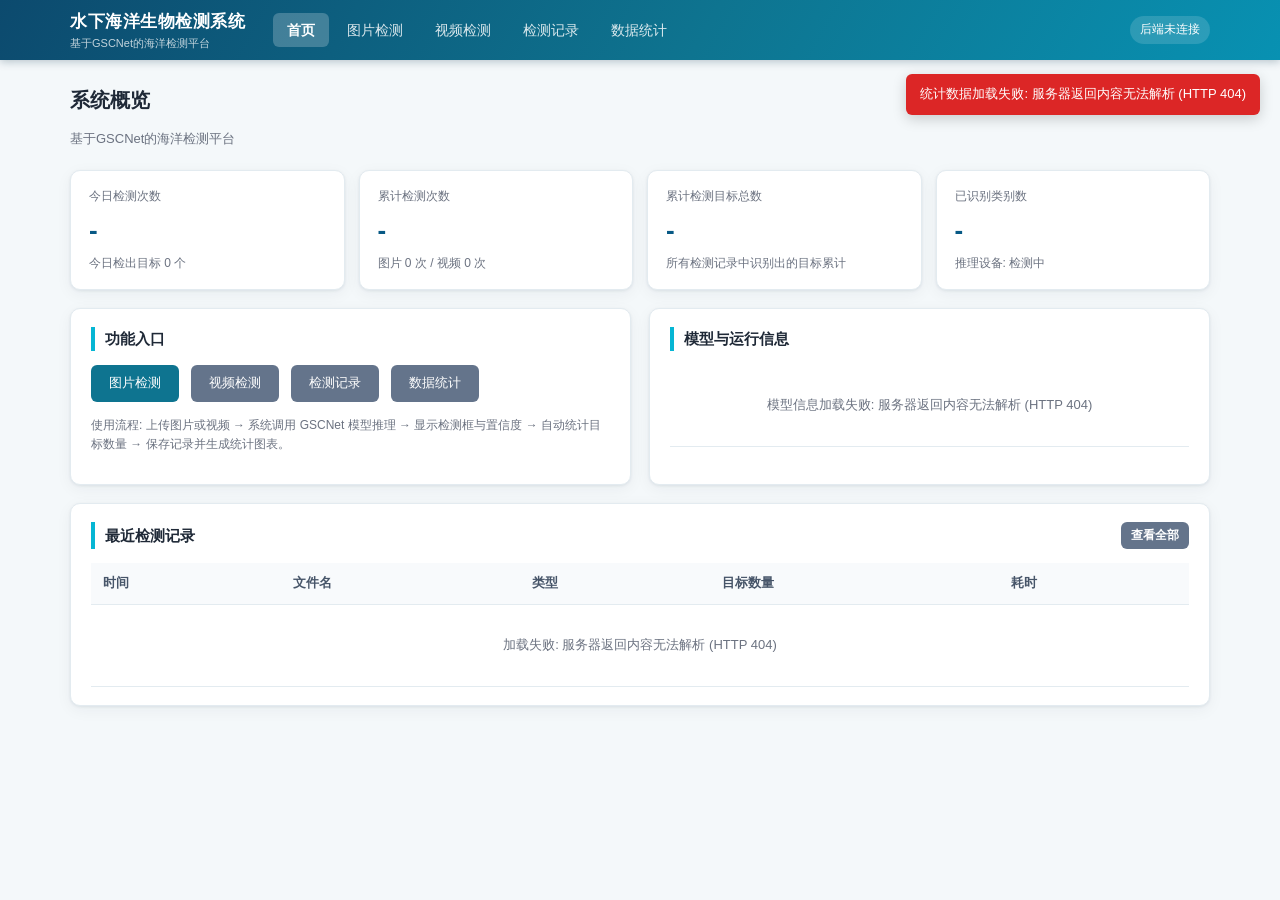
==== web/index.html @ 20543910 "feat: 基于GSCNet的水下海洋生物目标检测与分析平台 - 后端: Python + FastAPI + Uvicorn，集成 GSCNet 权重(YOLO格式) 与 Ultralytics/P" ====
<!DOCTYPE html>
<html lang="zh-CN">
<head>
    <meta charset="UTF-8">
    <meta name="viewport" content="width=device-width, initial-scale=1.0">
    <title>首页 - 水下海洋生物目标检测与分析系统</title>
    <link rel="stylesheet" href="css/style.css">
</head>
<body>
<header class="navbar">
    <div class="nav-inner">
        <div class="brand">水下海洋生物检测系统<small>基于GSCNet的海洋检测平台</small></div>
        <nav>
            <a href="index.html">首页</a>
            <a href="detect_image.html">图片检测</a>
            <a href="detect_video.html">视频检测</a>
            <a href="records.html">检测记录</a>
            <a href="stats.html">数据统计</a>
        </nav>
        <span class="nav-status" id="nav-status">加载中...</span>
    </div>
</header>

<div class="container">
    <h1 class="page-title">系统概览</h1>
    <p class="page-desc">基于GSCNet的海洋检测平台</p>

    <div id="alert-box"></div>

    <div class="grid-4">
        <div class="stat-card">
            <div class="label">今日检测次数</div>
            <div class="value" id="stat-today">-</div>
            <div class="extra" id="stat-today-objects">今日检出目标 0 个</div>
        </div>
        <div class="stat-card">
            <div class="label">累计检测次数</div>
            <div class="value" id="stat-total">-</div>
            <div class="extra" id="stat-total-detail">图片 0 次 / 视频 0 次</div>
        </div>
        <div class="stat-card">
            <div class="label">累计检测目标总数</div>
            <div class="value" id="stat-objects">-</div>
            <div class="extra">所有检测记录中识别出的目标累计</div>
        </div>
        <div class="stat-card">
            <div class="label">已识别类别数</div>
            <div class="value" id="stat-classes">-</div>
            <div class="extra" id="stat-device">推理设备: 检测中</div>
        </div>
    </div>

    <div class="grid-2" style="margin-top:18px;">
        <div class="card">
            <h2 class="card-title">功能入口</h2>
            <div class="row">
                <a class="btn" href="detect_image.html">图片检测</a>
                <a class="btn btn-secondary" href="detect_video.html">视频检测</a>
                <a class="btn btn-secondary" href="records.html">检测记录</a>
                <a class="btn btn-secondary" href="stats.html">数据统计</a>
            </div>
            <p class="small muted" style="margin-top:14px;">
                使用流程: 上传图片或视频 → 系统调用 GSCNet 模型推理 → 显示检测框与置信度 →
                自动统计目标数量 → 保存记录并生成统计图表。
            </p>
        </div>

        <div class="card">
            <h2 class="card-title">模型与运行信息</h2>
            <table>
                <tbody id="model-info-body">
                    <tr><td colspan="2" class="empty">加载中...</td></tr>
                </tbody>
            </table>
        </div>
    </div>

    <div class="card">
        <h2 class="card-title">
            最近检测记录
            <a class="btn btn-sm btn-secondary" href="records.html">查看全部</a>
        </h2>
        <div class="table-wrap">
            <table>
                <thead>
                <tr>
                    <th>时间</th><th>文件名</th><th>类型</th><th>目标数量</th><th>耗时</th>
                </tr>
                </thead>
                <tbody id="recent-body">
                <tr><td colspan="5" class="empty">加载中...</td></tr>
                </tbody>
            </table>
        </div>
    </div>
</div>

<script src="js/common.js"></script>
<script src="js/home.js"></script>
</body>
</html>
---- web/css/style.css ----
/* ==========================================================
   水下海洋生物目标检测与分析系统 - 全局样式
   ========================================================== */

:root {
    --primary: #0e7490;
    --primary-dark: #075985;
    --accent: #06b6d4;
    --bg: #f4f8fa;
    --card: #ffffff;
    --text: #1f2937;
    --muted: #6b7280;
    --border: #e3ebf0;
    --success: #16a34a;
    --warning: #d97706;
    --danger: #dc2626;
    --radius: 10px;
    --shadow: 0 1px 3px rgba(15, 42, 60, 0.08), 0 4px 16px rgba(15, 42, 60, 0.05);
}

* { box-sizing: border-box; }

body {
    margin: 0;
    font-family: "Microsoft YaHei", "PingFang SC", "Segoe UI", Arial, sans-serif;
    background: var(--bg);
    color: var(--text);
    font-size: 14px;
    line-height: 1.6;
}

a { color: var(--primary); text-decoration: none; }
a:hover { color: var(--primary-dark); }

/* ---------------- 顶部导航 ---------------- */
.navbar {
    background: linear-gradient(120deg, #0c4a6e, #0e7490 55%, #0891b2);
    color: #fff;
    box-shadow: 0 2px 8px rgba(8, 47, 73, 0.25);
    position: sticky;
    top: 0;
    z-index: 100;
}
.navbar .nav-inner {
    max-width: 1180px;
    margin: 0 auto;
    display: flex;
    align-items: center;
    gap: 28px;
    padding: 0 20px;
    height: 60px;
}
.navbar .brand {
    font-size: 17px;
    font-weight: 700;
    color: #fff;
    white-space: nowrap;
    letter-spacing: 0.5px;
}
.navbar .brand small { display: block; font-size: 11px; font-weight: 400; opacity: .75; letter-spacing: 0; }
.navbar nav { display: flex; gap: 4px; flex: 1; flex-wrap: wrap; }
.navbar nav a {
    color: rgba(255, 255, 255, .85);
    padding: 6px 14px;
    border-radius: 6px;
    font-size: 14px;
    transition: background .15s;
}
.navbar nav a:hover { background: rgba(255, 255, 255, .14); color: #fff; }
.navbar nav a.active { background: rgba(255, 255, 255, .22); color: #fff; font-weight: 600; }
.nav-status { font-size: 12px; background: rgba(255, 255, 255, .14); padding: 4px 10px; border-radius: 20px; white-space: nowrap; }

/* ---------------- 布局 ---------------- */
.container { max-width: 1180px; margin: 0 auto; padding: 24px 20px 60px; }
.page-title { font-size: 20px; font-weight: 700; margin: 0 0 4px; }
.page-desc { color: var(--muted); font-size: 13px; margin-bottom: 20px; }

.card {
    background: var(--card);
    border: 1px solid var(--border);
    border-radius: var(--radius);
    box-shadow: var(--shadow);
    padding: 18px 20px;
    margin-bottom: 18px;
}
.card-title {
    font-size: 15px;
    font-weight: 700;
    margin: 0 0 14px;
    padding-left: 10px;
    border-left: 4px solid var(--accent);
    display: flex;
    align-items: center;
    justify-content: space-between;
}
.grid-2 { display: grid; grid-template-columns: repeat(2, minmax(0, 1fr)); gap: 18px; }
.grid-3 { display: grid; grid-template-columns: repeat(3, minmax(0, 1fr)); gap: 18px; }
.grid-4 { display: grid; grid-template-columns: repeat(4, minmax(0, 1fr)); gap: 14px; }
@media (max-width: 900px) {
    .grid-2, .grid-3, .grid-4 { grid-template-columns: 1fr; }
}

/* ---------------- 统计卡片 ---------------- */
.stat-card {
    background: var(--card);
    border: 1px solid var(--border);
    border-radius: var(--radius);
    padding: 16px 18px;
    box-shadow: var(--shadow);
}
.stat-card .label { color: var(--muted); font-size: 12px; }
.stat-card .value { font-size: 26px; font-weight: 700; color: var(--primary-dark); margin-top: 4px; }
.stat-card .extra { font-size: 12px; color: var(--muted); margin-top: 2px; }

/* ---------------- 上传区 ---------------- */
.upload-area {
    border: 2px dashed #b6d4e0;
    border-radius: var(--radius);
    background: #f8fcfd;
    padding: 34px 20px;
    text-align: center;
    cursor: pointer;
    transition: border-color .15s, background .15s;
}
.upload-area:hover, .upload-area.dragover { border-color: var(--accent); background: #eef9fc; }
.upload-area .icon { font-size: 34px; }
.upload-area .hint { color: var(--muted); font-size: 13px; margin-top: 6px; }
.file-name { margin-top: 10px; font-size: 13px; color: var(--primary-dark); font-weight: 600; word-break: break-all; }

/* ---------------- 表单 / 按钮 ---------------- */
.row { display: flex; gap: 12px; align-items: center; flex-wrap: wrap; }
.field { display: flex; flex-direction: column; gap: 4px; }
.field label { font-size: 12px; color: var(--muted); }
input[type="text"], input[type="date"], input[type="number"], select {
    padding: 7px 10px;
    border: 1px solid var(--border);
    border-radius: 6px;
    font-size: 13px;
    background: #fff;
    color: var(--text);
    min-width: 140px;
}
input:focus, select:focus { outline: none; border-color: var(--accent); }

.btn {
    display: inline-flex;
    align-items: center;
    gap: 6px;
    padding: 8px 18px;
    border: none;
    border-radius: 6px;
    background: var(--primary);
    color: #fff;
    font-size: 13px;
    cursor: pointer;
    transition: background .15s;
}
.btn:hover { background: var(--primary-dark); }
.btn:disabled { background: #9ca3af; cursor: not-allowed; }
.btn-secondary { background: #64748b; }
.btn-secondary:hover { background: #475569; }
.btn-danger { background: var(--danger); }
.btn-danger:hover { background: #b91c1c; }
.btn-sm { padding: 4px 10px; font-size: 12px; }

/* ---------------- 图片展示 ---------------- */
.image-box {
    background: #0f172a;
    border-radius: 8px;
    overflow: hidden;
    min-height: 220px;
    display: flex;
    align-items: center;
    justify-content: center;
}
.image-box img { max-width: 100%; display: block; }
.placeholder { color: #94a3b8; font-size: 13px; padding: 40px 10px; text-align: center; }

/* ---------------- 标签 / 徽章 ---------------- */
.badge {
    display: inline-block;
    padding: 2px 10px;
    border-radius: 20px;
    font-size: 12px;
    background: #e0f2fe;
    color: var(--primary-dark);
}
.badge.video { background: #ede9fe; color: #6d28d9; }
.badge.gray { background: #f1f5f9; color: #475569; }

.tag-list { display: flex; flex-wrap: wrap; gap: 8px; }
.tag {
    background: #ecfeff;
    border: 1px solid #a5f3fc;
    color: #0e7490;
    border-radius: 6px;
    padding: 4px 10px;
    font-size: 13px;
}
.tag b { color: #155e75; }

/* ---------------- 表格 ---------------- */
table { width: 100%; border-collapse: collapse; font-size: 13px; }
th, td { padding: 10px 12px; text-align: left; border-bottom: 1px solid var(--border); }
th { background: #f8fafc; color: #475569; font-weight: 600; white-space: nowrap; }
tbody tr:hover { background: #f8fcfd; }
.table-wrap { overflow-x: auto; }
.empty { text-align: center; color: var(--muted); padding: 30px 0; }

/* ---------------- 视频检测 ---------------- */
.video-stage {
    background: #0f172a;
    border-radius: 8px;
    min-height: 300px;
    display: flex;
    align-items: center;
    justify-content: center;
    position: relative;
}
.video-stage img { max-width: 100%; border-radius: 4px; }

/* 置信度滑动条 */
.slider-field { flex: 1 1 280px; min-width: 240px; max-width: 420px; }
.slider-field label b { color: var(--primary-dark); font-size: 13px; }
input[type="range"] {
    width: 100%;
    height: 24px;
    accent-color: var(--primary);
    cursor: pointer;
    margin: 2px 0 0;
}
.range-scale {
    display: flex;
    justify-content: space-between;
    font-size: 11px;
    color: var(--muted);
}

/* 暂停遮罩 */
.paused-mask {
    position: absolute;
    inset: 0;
    display: flex;
    align-items: center;
    justify-content: center;
    background: rgba(15, 23, 42, .55);
    color: #fff;
    font-size: 18px;
    font-weight: 600;
    letter-spacing: 3px;
    border-radius: 8px;
}
.live-stats { display: flex; gap: 26px; flex-wrap: wrap; padding: 12px 0 4px; }
.live-stat .k { font-size: 12px; color: var(--muted); }
.live-stat .v { font-size: 22px; font-weight: 700; color: var(--primary-dark); }
.progress { height: 8px; background: #e2e8f0; border-radius: 6px; overflow: hidden; margin-top: 12px; }
.progress > div { height: 100%; background: linear-gradient(90deg, #06b6d4, #0e7490); width: 0; transition: width .2s; }

/* ---------------- 提示 ---------------- */
.alert {
    padding: 10px 14px;
    border-radius: 6px;
    font-size: 13px;
    margin-bottom: 14px;
    border: 1px solid transparent;
}
.alert-info { background: #eff6ff; border-color: #bfdbfe; color: #1e40af; }
.alert-error { background: #fef2f2; border-color: #fecaca; color: #b91c1c; }
.alert-success { background: #f0fdf4; border-color: #bbf7d0; color: #15803d; }

#toast-container { position: fixed; top: 74px; right: 20px; z-index: 999; display: flex; flex-direction: column; gap: 8px; }
.toast {
    min-width: 200px;
    max-width: 380px;
    padding: 10px 14px;
    border-radius: 6px;
    color: #fff;
    font-size: 13px;
    box-shadow: 0 4px 14px rgba(0, 0, 0, .18);
    animation: slideIn .18s ease-out;
}
.toast.success { background: #16a34a; }
.toast.error { background: #dc2626; }
.toast.info { background: #0e7490; }
@keyframes slideIn { from { opacity: 0; transform: translateX(16px); } to { opacity: 1; transform: none; } }

/* ---------------- 其它 ---------------- */
.muted { color: var(--muted); }
.small { font-size: 12px; }
.mono { font-family: Consolas, "Courier New", monospace; }
.hidden { display: none !important; }
.pagination { display: flex; gap: 6px; justify-content: flex-end; align-items: center; margin-top: 14px; flex-wrap: wrap; }
.chart-box { position: relative; height: 300px; }
.summary-line { display: flex; gap: 18px; flex-wrap: wrap; font-size: 13px; color: #334155; }

/* ---------------- 详情弹窗 ---------------- */
.modal-mask {
    position: fixed;
    inset: 0;
    background: rgba(15, 23, 42, .45);
    display: flex;
    align-items: center;
    justify-content: center;
    z-index: 200;
    padding: 24px;
}
.modal {
    background: #fff;
    border-radius: var(--radius);
    width: min(900px, 100%);
    max-height: 86vh;
    overflow: auto;
    padding: 20px 22px;
    box-shadow: 0 10px 40px rgba(0, 0, 0, .25);
}
.modal-header {
    display: flex;
    justify-content: space-between;
    align-items: center;
    border-bottom: 1px solid var(--border);
    padding-bottom: 10px;
    margin-bottom: 14px;
}
.modal-header h3 { margin: 0; font-size: 16px; }
.modal-close {
    border: none;
    background: transparent;
    font-size: 22px;
    line-height: 1;
    cursor: pointer;
    color: var(--muted);
}
.modal img.preview { max-width: 100%; border-radius: 6px; }
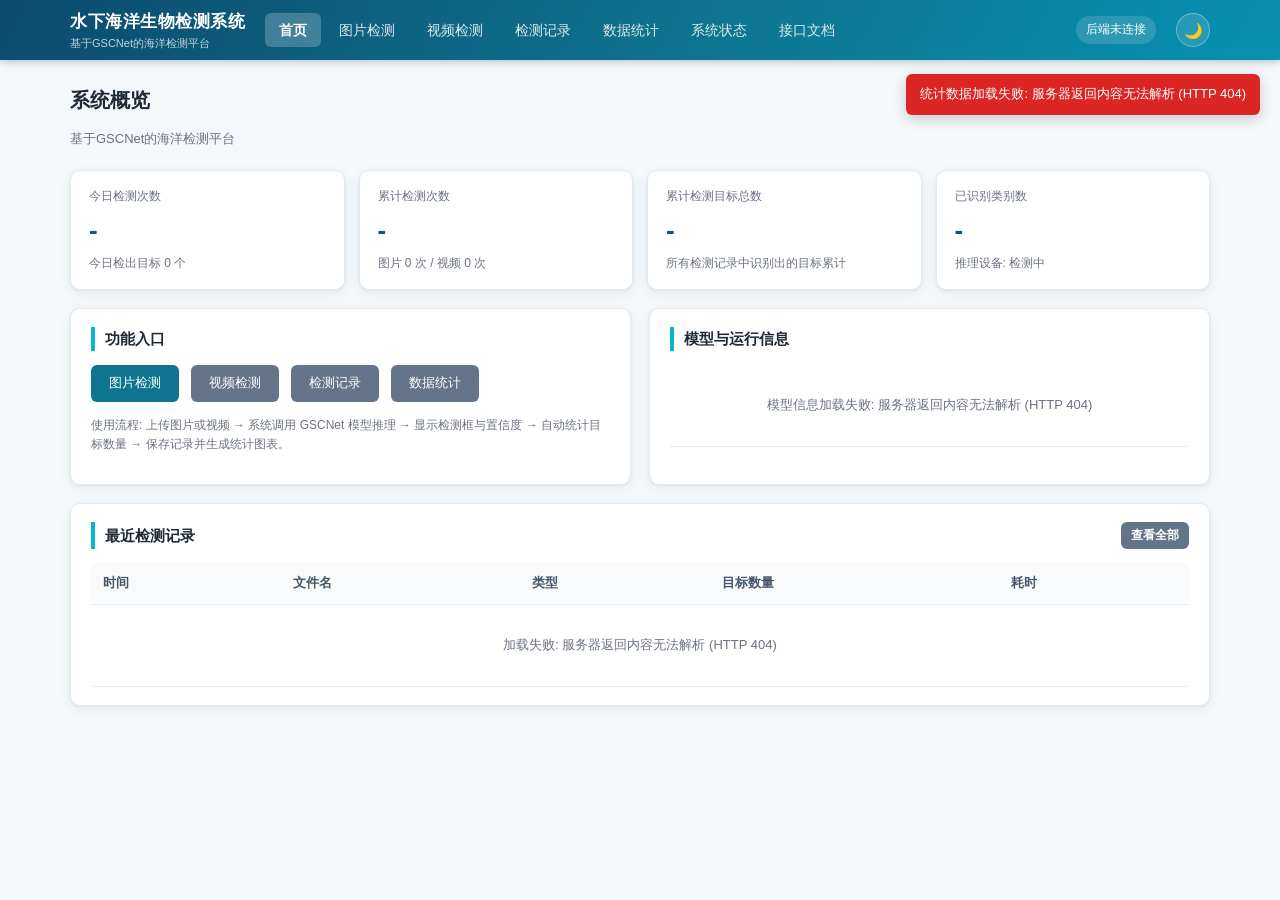
==== commit f370c8fe: "feat: 完善平台功能并修复安全与资源泄漏问题 在既有平台基础上补齐标签导出、数据统计、系统运维等模块，并针对 质量测评发现的缺陷完成一轮修复。  新增功能: - 多格式标签导出(CSV / COC" ====
--- a/web/index.html
+++ b/web/index.html
@@ -16,6 +16,8 @@
             <a href="detect_video.html">视频检测</a>
             <a href="records.html">检测记录</a>
             <a href="stats.html">数据统计</a>
+            <a href="system.html">系统状态</a>
+            <a href="api_docs.html">接口文档</a>
         </nav>
         <span class="nav-status" id="nav-status">加载中...</span>
     </div>
--- a/web/css/style.css
+++ b/web/css/style.css
@@ -1,5 +1,6 @@
 /* ==========================================================
    水下海洋生物目标检测与分析系统 - 全局样式
+   主题: 通过 <html data-theme="light|dark"> 切换, 全部颜色走 CSS 变量
    ========================================================== */
 
 :root {
@@ -10,12 +11,67 @@
     --card: #ffffff;
     --text: #1f2937;
     --muted: #6b7280;
+    --muted-strong: #475569;
     --border: #e3ebf0;
+    --border-strong: #b6d4e0;
+    --surface-alt: #f8fafc;
+    --surface-soft: #f8fcfd;
+    --surface-soft-hover: #eef9fc;
+    --surface-input: #ffffff;
+    --stage: #0f172a;
+    --nav-grad: linear-gradient(120deg, #0c4a6e, #0e7490 55%, #0891b2);
+    --nav-shadow: 0 2px 8px rgba(8, 47, 73, 0.25);
     --success: #16a34a;
     --warning: #d97706;
     --danger: #dc2626;
+    --btn-secondary: #64748b;
+    --btn-secondary-hover: #475569;
+    --info-bg: #eff6ff;
+    --info-border: #bfdbfe;
+    --info-text: #1e40af;
+    --error-bg: #fef2f2;
+    --error-border: #fecaca;
+    --error-text: #b91c1c;
+    --ok-bg: #f0fdf4;
+    --ok-border: #bbf7d0;
+    --ok-text: #15803d;
     --radius: 10px;
     --shadow: 0 1px 3px rgba(15, 42, 60, 0.08), 0 4px 16px rgba(15, 42, 60, 0.05);
+}
+
+[data-theme="dark"] {
+    --primary: #22b8d8;
+    --primary-dark: #5ddbf0;
+    --accent: #22d3ee;
+    --bg: #0b1220;
+    --card: #121b2b;
+    --text: #e5edf5;
+    --muted: #93a4b8;
+    --muted-strong: #b6c5d6;
+    --border: #26344c;
+    --border-strong: #38506f;
+    --surface-alt: #16233a;
+    --surface-soft: #17263e;
+    --surface-soft-hover: #1d3050;
+    --surface-input: #0f1a2c;
+    --stage: #060c16;
+    --nav-grad: linear-gradient(120deg, #062a41, #0d6485 60%, #0b7c99);
+    --nav-shadow: 0 2px 10px rgba(0, 0, 0, 0.5);
+    --success: #34d399;
+    --warning: #fbbf24;
+    --danger: #f87171;
+    --btn-secondary: #475569;
+    --btn-secondary-hover: #5b6b80;
+    --info-bg: rgba(59, 130, 246, 0.14);
+    --info-border: rgba(96, 165, 250, 0.4);
+    --info-text: #93c5fd;
+    --error-bg: rgba(239, 68, 68, 0.14);
+    --error-border: rgba(248, 113, 113, 0.4);
+    --error-text: #fca5a5;
+    --ok-bg: rgba(16, 185, 129, 0.14);
+    --ok-border: rgba(52, 211, 153, 0.4);
+    --ok-text: #6ee7b7;
+    --shadow: 0 1px 3px rgba(0, 0, 0, 0.5), 0 6px 20px rgba(0, 0, 0, 0.35);
 }
 
 * { box-sizing: border-box; }
@@ -27,6 +83,7 @@
     color: var(--text);
     font-size: 14px;
     line-height: 1.6;
+    transition: background .2s, color .2s;
 }
 
 a { color: var(--primary); text-decoration: none; }
@@ -34,9 +91,9 @@
 
 /* ---------------- 顶部导航 ---------------- */
 .navbar {
-    background: linear-gradient(120deg, #0c4a6e, #0e7490 55%, #0891b2);
+    background: var(--nav-grad);
     color: #fff;
-    box-shadow: 0 2px 8px rgba(8, 47, 73, 0.25);
+    box-shadow: var(--nav-shadow);
     position: sticky;
     top: 0;
     z-index: 100;
@@ -46,7 +103,7 @@
     margin: 0 auto;
     display: flex;
     align-items: center;
-    gap: 28px;
+    gap: 20px;
     padding: 0 20px;
     height: 60px;
 }
@@ -70,6 +127,22 @@
 .navbar nav a.active { background: rgba(255, 255, 255, .22); color: #fff; font-weight: 600; }
 .nav-status { font-size: 12px; background: rgba(255, 255, 255, .14); padding: 4px 10px; border-radius: 20px; white-space: nowrap; }
 
+/* 主题切换按钮 */
+.theme-toggle {
+    border: 1px solid rgba(255, 255, 255, .3);
+    background: rgba(255, 255, 255, .12);
+    color: #fff;
+    font-size: 15px;
+    line-height: 1;
+    width: 34px;
+    height: 34px;
+    border-radius: 50%;
+    cursor: pointer;
+    flex: none;
+    transition: background .15s, transform .15s;
+}
+.theme-toggle:hover { background: rgba(255, 255, 255, .25); transform: rotate(15deg); }
+
 /* ---------------- 布局 ---------------- */
 .container { max-width: 1180px; margin: 0 auto; padding: 24px 20px 60px; }
 .page-title { font-size: 20px; font-weight: 700; margin: 0 0 4px; }
@@ -92,6 +165,8 @@
     display: flex;
     align-items: center;
     justify-content: space-between;
+    gap: 10px;
+    flex-wrap: wrap;
 }
 .grid-2 { display: grid; grid-template-columns: repeat(2, minmax(0, 1fr)); gap: 18px; }
 .grid-3 { display: grid; grid-template-columns: repeat(3, minmax(0, 1fr)); gap: 18px; }
@@ -114,15 +189,15 @@
 
 /* ---------------- 上传区 ---------------- */
 .upload-area {
-    border: 2px dashed #b6d4e0;
+    border: 2px dashed var(--border-strong);
     border-radius: var(--radius);
-    background: #f8fcfd;
+    background: var(--surface-soft);
     padding: 34px 20px;
     text-align: center;
     cursor: pointer;
     transition: border-color .15s, background .15s;
 }
-.upload-area:hover, .upload-area.dragover { border-color: var(--accent); background: #eef9fc; }
+.upload-area:hover, .upload-area.dragover { border-color: var(--accent); background: var(--surface-soft-hover); }
 .upload-area .icon { font-size: 34px; }
 .upload-area .hint { color: var(--muted); font-size: 13px; margin-top: 6px; }
 .file-name { margin-top: 10px; font-size: 13px; color: var(--primary-dark); font-weight: 600; word-break: break-all; }
@@ -136,7 +211,7 @@
     border: 1px solid var(--border);
     border-radius: 6px;
     font-size: 13px;
-    background: #fff;
+    background: var(--surface-input);
     color: var(--text);
     min-width: 140px;
 }
@@ -157,15 +232,44 @@
 }
 .btn:hover { background: var(--primary-dark); }
 .btn:disabled { background: #9ca3af; cursor: not-allowed; }
-.btn-secondary { background: #64748b; }
-.btn-secondary:hover { background: #475569; }
+.btn-secondary { background: var(--btn-secondary); }
+.btn-secondary:hover { background: var(--btn-secondary-hover); }
 .btn-danger { background: var(--danger); }
-.btn-danger:hover { background: #b91c1c; }
+.btn-danger:hover { filter: brightness(.9); }
 .btn-sm { padding: 4px 10px; font-size: 12px; }
+
+/* 按钮+上方小字标注: 纵向排列, 小字在上、按钮在下 */
+.btn-labeled {
+    display: inline-flex;
+    flex-direction: column;
+    align-items: center;
+    gap: 3px;
+}
+.btn-labeled-tip {
+    font-size: 11px;
+    line-height: 1.3;
+    color: var(--muted);
+    white-space: nowrap;
+}
+
+/* 导出标签开关: 勾选后才展开格式选择 */
+.export-toggle {
+    display: inline-flex;
+    align-items: center;
+    gap: 5px;
+    font-size: 12px;
+    color: var(--muted);
+    cursor: pointer;
+    user-select: none;
+    white-space: nowrap;
+}
+.export-toggle input { margin: 0; cursor: pointer; }
+/* 紧凑下拉: 覆盖通用 select 的 min-width, 用于标题栏内联场景 */
+.select-sm { min-width: auto; padding: 4px 8px; font-size: 12px; }
 
 /* ---------------- 图片展示 ---------------- */
 .image-box {
-    background: #0f172a;
+    background: var(--stage);
     border-radius: 8px;
     overflow: hidden;
     min-height: 220px;
@@ -173,7 +277,7 @@
     align-items: center;
     justify-content: center;
 }
-.image-box img { max-width: 100%; display: block; }
+.image-box img, .image-box canvas { max-width: 100%; display: block; }
 .placeholder { color: #94a3b8; font-size: 13px; padding: 40px 10px; text-align: center; }
 
 /* ---------------- 标签 / 徽章 ---------------- */
@@ -182,34 +286,57 @@
     padding: 2px 10px;
     border-radius: 20px;
     font-size: 12px;
-    background: #e0f2fe;
-    color: var(--primary-dark);
-}
-.badge.video { background: #ede9fe; color: #6d28d9; }
-.badge.gray { background: #f1f5f9; color: #475569; }
+    background: var(--info-bg);
+    color: var(--info-text);
+}
+.badge.video { background: rgba(139, 92, 246, .16); color: #8b5cf6; }
+.badge.gray { background: var(--surface-alt); color: var(--muted-strong); }
 
 .tag-list { display: flex; flex-wrap: wrap; gap: 8px; }
 .tag {
-    background: #ecfeff;
-    border: 1px solid #a5f3fc;
-    color: #0e7490;
+    background: rgba(6, 182, 212, .12);
+    border: 1px solid rgba(6, 182, 212, .4);
+    color: var(--primary-dark);
     border-radius: 6px;
     padding: 4px 10px;
     font-size: 13px;
 }
-.tag b { color: #155e75; }
+.tag b { color: var(--primary-dark); }
+
+/* ---------------- 类别筛选 chips ---------------- */
+.filter-chips { display: flex; flex-wrap: wrap; gap: 8px; align-items: center; }
+.filter-chips .chips-label { font-size: 12px; color: var(--muted); margin-right: 2px; }
+.chip {
+    display: inline-flex;
+    align-items: center;
+    gap: 6px;
+    padding: 4px 12px;
+    border-radius: 20px;
+    font-size: 13px;
+    cursor: pointer;
+    user-select: none;
+    border: 1px solid var(--border);
+    background: var(--surface-alt);
+    color: var(--muted);
+    transition: all .15s;
+}
+.chip .dot { width: 9px; height: 9px; border-radius: 50%; display: inline-block; }
+.chip.active { border-color: var(--accent); background: var(--surface-soft-hover); color: var(--text); font-weight: 600; }
+.chip.active .dot { box-shadow: 0 0 0 3px rgba(6, 182, 212, .18); }
+.chip .num { font-size: 11px; color: var(--muted); }
+.chip.active .num { color: var(--primary-dark); }
 
 /* ---------------- 表格 ---------------- */
 table { width: 100%; border-collapse: collapse; font-size: 13px; }
 th, td { padding: 10px 12px; text-align: left; border-bottom: 1px solid var(--border); }
-th { background: #f8fafc; color: #475569; font-weight: 600; white-space: nowrap; }
-tbody tr:hover { background: #f8fcfd; }
+th { background: var(--surface-alt); color: var(--muted-strong); font-weight: 600; white-space: nowrap; }
+tbody tr:hover { background: var(--surface-soft); }
 .table-wrap { overflow-x: auto; }
 .empty { text-align: center; color: var(--muted); padding: 30px 0; }
 
 /* ---------------- 视频检测 ---------------- */
 .video-stage {
-    background: #0f172a;
+    background: var(--stage);
     border-radius: 8px;
     min-height: 300px;
     display: flex;
@@ -217,7 +344,7 @@
     justify-content: center;
     position: relative;
 }
-.video-stage img { max-width: 100%; border-radius: 4px; }
+.video-stage canvas { max-width: 100%; border-radius: 4px; display: block; }
 
 /* 置信度滑动条 */
 .slider-field { flex: 1 1 280px; min-width: 240px; max-width: 420px; }
@@ -253,8 +380,66 @@
 .live-stats { display: flex; gap: 26px; flex-wrap: wrap; padding: 12px 0 4px; }
 .live-stat .k { font-size: 12px; color: var(--muted); }
 .live-stat .v { font-size: 22px; font-weight: 700; color: var(--primary-dark); }
-.progress { height: 8px; background: #e2e8f0; border-radius: 6px; overflow: hidden; margin-top: 12px; }
+.progress { height: 8px; background: var(--surface-alt); border-radius: 6px; overflow: hidden; margin-top: 12px; }
 .progress > div { height: 100%; background: linear-gradient(90deg, #06b6d4, #0e7490); width: 0; transition: width .2s; }
+
+/* ---------------- 批量结果网格 ---------------- */
+.result-grid {
+    display: grid;
+    grid-template-columns: repeat(auto-fill, minmax(280px, 1fr));
+    gap: 16px;
+}
+.result-card {
+    border: 1px solid var(--border);
+    border-radius: 8px;
+    overflow: hidden;
+    background: var(--card);
+    cursor: pointer;
+    transition: border-color .15s, transform .15s, box-shadow .15s;
+    display: flex;
+    flex-direction: column;
+}
+.result-card:hover { border-color: var(--accent); transform: translateY(-2px); box-shadow: var(--shadow); }
+.result-card .thumb-wrap {
+    background: var(--stage);
+    display: flex;
+    align-items: center;
+    justify-content: center;
+    min-height: 170px;
+    max-height: 240px;
+    overflow: hidden;
+}
+.result-card canvas, .result-card .thumb-img { max-width: 100%; max-height: 238px; display: block; }
+.result-card .info { padding: 10px 12px; }
+.result-card .info .name {
+    font-size: 13px; font-weight: 600; word-break: break-all;
+    display: flex; justify-content: space-between; gap: 8px;
+}
+.result-card .info .tags { margin-top: 6px; display: flex; flex-wrap: wrap; gap: 6px; }
+.result-card .info .mini-tag {
+    font-size: 11px; padding: 1px 8px; border-radius: 10px;
+    background: var(--surface-alt); color: var(--muted-strong);
+}
+.result-card.is-error .thumb-wrap { background: var(--error-bg); }
+.result-card .err { color: var(--error-text); font-size: 12px; padding: 20px 12px; text-align: center; }
+
+/* 记录页缩略图 */
+.thumb {
+    width: 62px;
+    height: 46px;
+    object-fit: cover;
+    border-radius: 5px;
+    border: 1px solid var(--border);
+    background: var(--stage);
+    cursor: zoom-in;
+    display: block;
+    transition: transform .15s;
+}
+.thumb:hover { transform: scale(1.08); }
+.thumb-none {
+    width: 62px; height: 46px; border-radius: 5px; border: 1px dashed var(--border-strong);
+    display: flex; align-items: center; justify-content: center; font-size: 11px; color: var(--muted);
+}
 
 /* ---------------- 提示 ---------------- */
 .alert {
@@ -264,9 +449,9 @@
     margin-bottom: 14px;
     border: 1px solid transparent;
 }
-.alert-info { background: #eff6ff; border-color: #bfdbfe; color: #1e40af; }
-.alert-error { background: #fef2f2; border-color: #fecaca; color: #b91c1c; }
-.alert-success { background: #f0fdf4; border-color: #bbf7d0; color: #15803d; }
+.alert-info { background: var(--info-bg); border-color: var(--info-border); color: var(--info-text); }
+.alert-error { background: var(--error-bg); border-color: var(--error-border); color: var(--error-text); }
+.alert-success { background: var(--ok-bg); border-color: var(--ok-border); color: var(--ok-text); }
 
 #toast-container { position: fixed; top: 74px; right: 20px; z-index: 999; display: flex; flex-direction: column; gap: 8px; }
 .toast {
@@ -291,13 +476,14 @@
 .hidden { display: none !important; }
 .pagination { display: flex; gap: 6px; justify-content: flex-end; align-items: center; margin-top: 14px; flex-wrap: wrap; }
 .chart-box { position: relative; height: 300px; }
-.summary-line { display: flex; gap: 18px; flex-wrap: wrap; font-size: 13px; color: #334155; }
+.summary-line { display: flex; gap: 18px; flex-wrap: wrap; font-size: 13px; color: var(--muted-strong); }
+.summary-line b { color: var(--text); }
 
 /* ---------------- 详情弹窗 ---------------- */
 .modal-mask {
     position: fixed;
     inset: 0;
-    background: rgba(15, 23, 42, .45);
+    background: rgba(15, 23, 42, .55);
     display: flex;
     align-items: center;
     justify-content: center;
@@ -305,13 +491,14 @@
     padding: 24px;
 }
 .modal {
-    background: #fff;
+    background: var(--card);
+    color: var(--text);
     border-radius: var(--radius);
     width: min(900px, 100%);
     max-height: 86vh;
     overflow: auto;
     padding: 20px 22px;
-    box-shadow: 0 10px 40px rgba(0, 0, 0, .25);
+    box-shadow: 0 10px 40px rgba(0, 0, 0, .35);
 }
 .modal-header {
     display: flex;
@@ -331,3 +518,211 @@
     color: var(--muted);
 }
 .modal img.preview { max-width: 100%; border-radius: 6px; }
+.modal .modal-media { background: var(--stage); border-radius: 6px; padding: 6px; text-align: center; }
+.modal .modal-media canvas { max-width: 100%; display: block; margin: 0 auto; }
+
+/* ==========================================================
+   系统运维面板 (system.html)
+   ========================================================== */
+
+.meter {
+    height: 10px;
+    border-radius: 999px;
+    background: var(--surface-alt);
+    border: 1px solid var(--border);
+    overflow: hidden;
+    margin-top: 8px;
+}
+.meter > span {
+    display: block;
+    height: 100%;
+    border-radius: 999px;
+    background: var(--primary);
+    transition: width .4s ease;
+}
+.meter.warn > span { background: var(--warning); }
+.meter.danger > span { background: var(--danger); }
+
+.legend {
+    display: flex;
+    flex-wrap: wrap;
+    gap: 14px;
+    margin-top: 10px;
+}
+.legend span {
+    display: inline-flex;
+    align-items: center;
+    gap: 6px;
+    font-size: 12px;
+    color: var(--muted);
+}
+.legend i {
+    width: 10px;
+    height: 10px;
+    border-radius: 3px;
+    display: inline-block;
+}
+
+.kv {
+    width: 100%;
+    border-collapse: collapse;
+}
+.kv td {
+    padding: 7px 0;
+    border-bottom: 1px dashed var(--border);
+    font-size: 13px;
+}
+.kv td:first-child { color: var(--muted); width: 46%; }
+.kv td:last-child { text-align: right; font-weight: 500; }
+.kv tr:last-child td { border-bottom: none; }
+
+.status-pill {
+    display: inline-flex;
+    align-items: center;
+    gap: 6px;
+    padding: 3px 10px;
+    border-radius: 999px;
+    font-size: 12px;
+    font-weight: 500;
+    border: 1px solid var(--border);
+    background: var(--surface-alt);
+}
+.status-pill.ok { color: var(--ok-text); background: var(--ok-bg); border-color: var(--ok-border); }
+.status-pill.warn { color: #92400e; background: #fffbeb; border-color: #fde68a; }
+.status-pill.bad { color: var(--error-text); background: var(--error-bg); border-color: var(--error-border); }
+[data-theme="dark"] .status-pill.warn { color: #fcd34d; background: #3b2f0e; border-color: #6b5210; }
+.status-pill i {
+    width: 7px; height: 7px; border-radius: 50%;
+    background: currentColor; display: inline-block;
+}
+
+.op-grid {
+    display: grid;
+    grid-template-columns: repeat(auto-fill, minmax(210px, 1fr));
+    gap: 12px;
+}
+.op-card {
+    border: 1px solid var(--border);
+    border-radius: var(--radius);
+    padding: 14px;
+    background: var(--surface-soft);
+    display: flex;
+    flex-direction: column;
+    gap: 8px;
+}
+.op-card h4 { margin: 0; font-size: 13.5px; font-weight: 500; }
+.op-card p { margin: 0; font-size: 12px; color: var(--muted); line-height: 1.5; flex: 1; }
+.op-card .row { gap: 8px; }
+
+.audit-list {
+    display: flex;
+    flex-direction: column;
+    gap: 8px;
+    max-height: 300px;
+    overflow: auto;
+}
+.audit-item {
+    display: flex;
+    align-items: center;
+    gap: 10px;
+    font-size: 12.5px;
+    padding: 8px 10px;
+    border-radius: 8px;
+    background: var(--surface-alt);
+    border: 1px solid var(--border);
+}
+.audit-item .act {
+    font-weight: 500;
+    color: var(--primary);
+    min-width: 96px;
+}
+.audit-item .time { color: var(--muted); margin-left: auto; font-size: 12px; }
+
+.refresh-dot {
+    display: inline-block;
+    width: 7px; height: 7px; border-radius: 50%;
+    background: var(--success);
+    margin-right: 6px;
+    vertical-align: middle;
+}
+.refresh-dot.spin { animation: pulse 1s ease-in-out infinite; }
+@keyframes pulse { 0%,100% { opacity: 1; } 50% { opacity: .25; } }
+
+/* ==========================================================
+   接口文档页 (api_docs.html)
+   ========================================================== */
+
+.code-block {
+    background: var(--surface-alt);
+    border: 1px solid var(--border);
+    border-radius: 8px;
+    padding: 12px 14px;
+    font-family: var(--font-mono, Consolas, Monaco, monospace);
+    font-size: 12.5px;
+    line-height: 1.65;
+    color: var(--text);
+    overflow-x: auto;
+    white-space: pre;
+    margin: 8px 0 0;
+}
+[data-theme="dark"] .code-block { background: #0d1626; }
+
+.endpoint {
+    border: 1px solid var(--border);
+    border-radius: var(--radius);
+    margin-bottom: 10px;
+    overflow: hidden;
+    background: var(--card);
+}
+.endpoint-head {
+    display: flex;
+    align-items: center;
+    gap: 10px;
+    padding: 11px 14px;
+    cursor: pointer;
+    background: var(--surface-soft);
+    transition: background .15s;
+}
+.endpoint-head:hover { background: var(--surface-soft-hover); }
+.endpoint-head .ep-path { font-size: 13px; font-weight: 500; }
+.endpoint-head .ep-summary {
+    color: var(--muted);
+    font-size: 12.5px;
+    overflow: hidden;
+    text-overflow: ellipsis;
+    white-space: nowrap;
+}
+.endpoint-head .ep-caret {
+    margin-left: auto;
+    color: var(--muted);
+    font-size: 12px;
+    transition: transform .2s;
+}
+.endpoint.collapsed .ep-caret { transform: rotate(-90deg); }
+.endpoint-body {
+    padding: 4px 14px 14px;
+    border-top: 1px solid var(--border);
+}
+.endpoint.collapsed .endpoint-body { display: none; }
+
+.method {
+    display: inline-block;
+    padding: 2px 8px;
+    border-radius: 5px;
+    font-size: 11.5px;
+    font-weight: 600;
+    letter-spacing: .3px;
+    color: #fff;
+    background: var(--muted);
+    min-width: 52px;
+    text-align: center;
+}
+.method.m-get { background: #0e7490; }
+.method.m-post { background: #15803d; }
+.method.m-put { background: #b45309; }
+.method.m-delete { background: #b91c1c; }
+.method.m-patch { background: #6d28d9; }
+.method.m-ws { background: #374151; }
+
+#group-nav .tag { cursor: pointer; }
+#group-nav .tag a { color: inherit; }
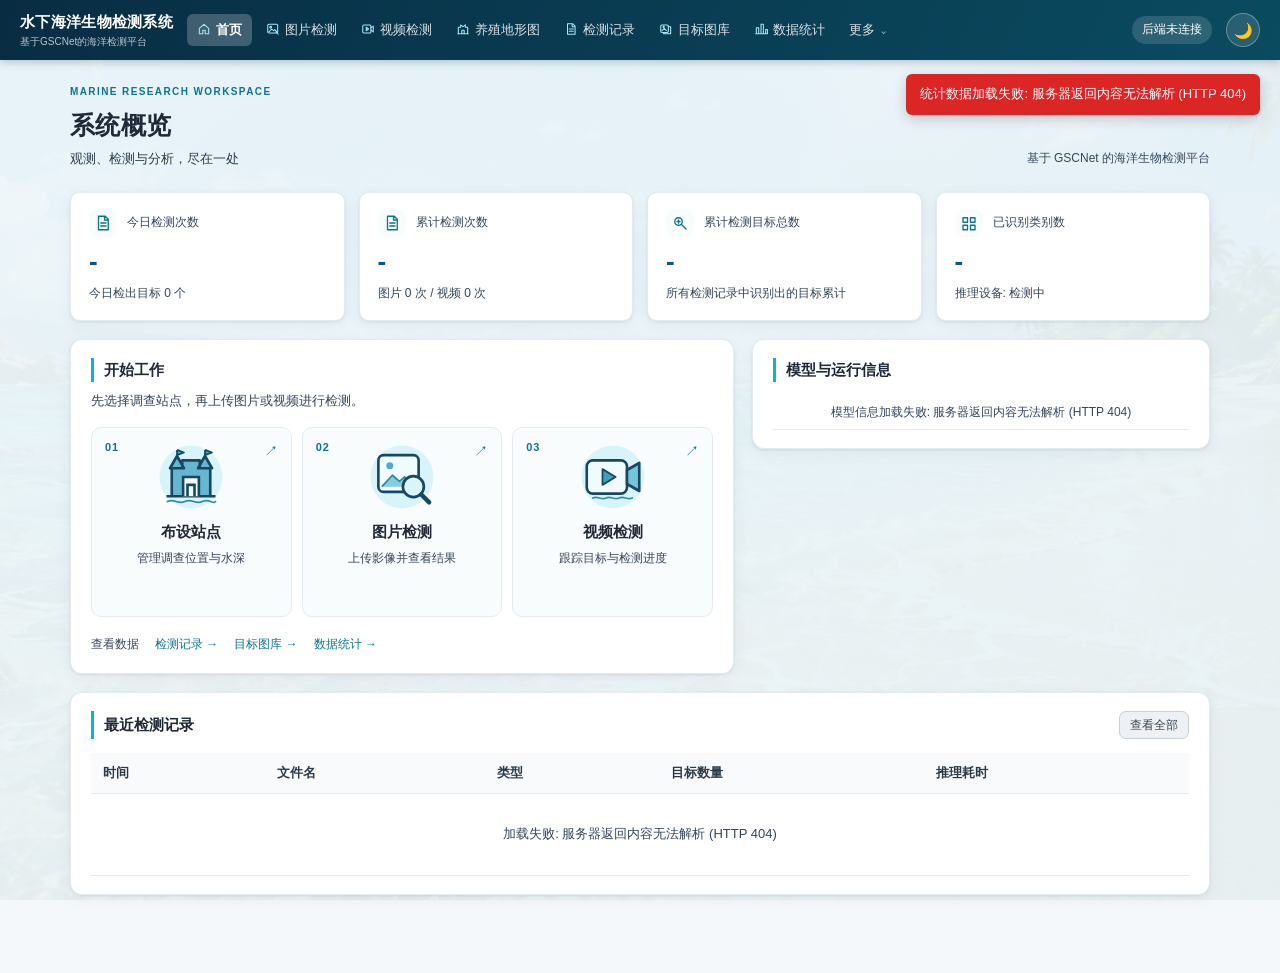
==== commit 9353836b: "feat: 完善海洋检测平台与项目说明" ====
--- a/web/index.html
+++ b/web/index.html
@@ -5,6 +5,7 @@
     <meta name="viewport" content="width=device-width, initial-scale=1.0">
     <title>首页 - 水下海洋生物目标检测与分析系统</title>
     <link rel="stylesheet" href="css/style.css">
+    <link rel="stylesheet" href="css/visuals.css">
 </head>
 <body>
 <header class="navbar">
@@ -14,7 +15,9 @@
             <a href="index.html">首页</a>
             <a href="detect_image.html">图片检测</a>
             <a href="detect_video.html">视频检测</a>
+            <a href="survey_map.html">养殖地形图</a>
             <a href="records.html">检测记录</a>
+            <a href="gallery.html">目标图库</a>
             <a href="stats.html">数据统计</a>
             <a href="system.html">系统状态</a>
             <a href="api_docs.html">接口文档</a>
@@ -23,9 +26,8 @@
     </div>
 </header>
 
-<div class="container">
-    <h1 class="page-title">系统概览</h1>
-    <p class="page-desc">基于GSCNet的海洋检测平台</p>
+<div class="container home-page">
+    <div class="home-heading"><div><p class="home-eyebrow">MARINE RESEARCH WORKSPACE</p><h1 class="page-title">系统概览</h1><p class="page-desc">观测、检测与分析，尽在一处</p></div><span class="home-heading-note">基于 GSCNet 的海洋生物检测平台</span></div>
 
     <div id="alert-box"></div>
 
@@ -52,29 +54,21 @@
         </div>
     </div>
 
-    <div class="grid-2" style="margin-top:18px;">
-        <div class="card">
-            <h2 class="card-title">功能入口</h2>
-            <div class="row">
-                <a class="btn" href="detect_image.html">图片检测</a>
-                <a class="btn btn-secondary" href="detect_video.html">视频检测</a>
-                <a class="btn btn-secondary" href="records.html">检测记录</a>
-                <a class="btn btn-secondary" href="stats.html">数据统计</a>
+    <div class="home-workspace">
+        <section class="card home-actions">
+            <h2 class="card-title">开始工作</h2>
+            <p class="home-section-desc">先选择调查站点，再上传图片或视频进行检测。</p>
+            <div class="home-action-grid">
+                <a class="home-action" href="survey_map.html"><img class="home-action-icon" src="assets/home-station.svg" alt="" aria-hidden="true"><span class="home-action-number">01</span><strong>布设站点</strong><span>管理调查位置与水深</span><span class="home-action-arrow" aria-hidden="true">↗</span></a>
+                <a class="home-action" href="detect_image.html"><img class="home-action-icon" src="assets/home-image.svg" alt="" aria-hidden="true"><span class="home-action-number">02</span><strong>图片检测</strong><span>上传影像并查看结果</span><span class="home-action-arrow" aria-hidden="true">↗</span></a>
+                <a class="home-action" href="detect_video.html"><img class="home-action-icon" src="assets/home-video.svg" alt="" aria-hidden="true"><span class="home-action-number">03</span><strong>视频检测</strong><span>跟踪目标与检测进度</span><span class="home-action-arrow" aria-hidden="true">↗</span></a>
             </div>
-            <p class="small muted" style="margin-top:14px;">
-                使用流程: 上传图片或视频 → 系统调用 GSCNet 模型推理 → 显示检测框与置信度 →
-                自动统计目标数量 → 保存记录并生成统计图表。
-            </p>
-        </div>
-
-        <div class="card">
+            <div class="home-secondary-links"><span>查看数据</span><a href="records.html">检测记录 →</a><a href="gallery.html">目标图库 →</a><a href="stats.html">数据统计 →</a></div>
+        </section>
+        <section class="card home-model">
             <h2 class="card-title">模型与运行信息</h2>
-            <table>
-                <tbody id="model-info-body">
-                    <tr><td colspan="2" class="empty">加载中...</td></tr>
-                </tbody>
-            </table>
-        </div>
+            <table><tbody id="model-info-body"><tr><td colspan="2" class="empty">加载中...</td></tr></tbody></table>
+        </section>
     </div>
 
     <div class="card">
@@ -86,7 +80,7 @@
             <table>
                 <thead>
                 <tr>
-                    <th>时间</th><th>文件名</th><th>类型</th><th>目标数量</th><th>耗时</th>
+                    <th>时间</th><th>文件名</th><th>类型</th><th>目标数量</th><th>推理耗时</th>
                 </tr>
                 </thead>
                 <tbody id="recent-body">
@@ -99,5 +93,7 @@
 
 <script src="js/common.js"></script>
 <script src="js/home.js"></script>
+<script src="js/chat.js"></script>
+<script src="js/visuals.js"></script>
 </body>
 </html>
--- a/web/css/style.css
+++ b/web/css/style.css
@@ -8,10 +8,12 @@
     --primary-dark: #075985;
     --accent: #06b6d4;
     --bg: #f4f8fa;
+    --ocean-overlay: linear-gradient(145deg, rgba(240, 247, 250, .97), rgba(231, 241, 245, .95));
+    --ocean-background: url("../assets/sunny-beach-background.png");
     --card: #ffffff;
     --text: #1f2937;
-    --muted: #6b7280;
-    --muted-strong: #475569;
+    --muted: #34465b;
+    --muted-strong: #293a4a;
     --border: #e3ebf0;
     --border-strong: #b6d4e0;
     --surface-alt: #f8fafc;
@@ -19,13 +21,22 @@
     --surface-soft-hover: #eef9fc;
     --surface-input: #ffffff;
     --stage: #0f172a;
-    --nav-grad: linear-gradient(120deg, #0c4a6e, #0e7490 55%, #0891b2);
+    --nav-grad: linear-gradient(115deg, #082d43, #0a4b60);
     --nav-shadow: 0 2px 8px rgba(8, 47, 73, 0.25);
     --success: #16a34a;
     --warning: #d97706;
     --danger: #dc2626;
-    --btn-secondary: #64748b;
-    --btn-secondary-hover: #475569;
+    --btn-primary: #31546c;
+    --btn-primary-hover: #254359;
+    --btn-secondary: #eef1f4;
+    --btn-secondary-hover: #e0e6eb;
+    --btn-secondary-text: #374754;
+    --btn-secondary-border: #c7d0d8;
+    --btn-delete: #8a4844;
+    --btn-delete-hover: #733d39;
+    --btn-disabled: #e9edf0;
+    --btn-disabled-text: #5b6770;
+    --btn-focus: #7392a5;
     --info-bg: #eff6ff;
     --info-border: #bfdbfe;
     --info-text: #1e40af;
@@ -44,10 +55,12 @@
     --primary-dark: #5ddbf0;
     --accent: #22d3ee;
     --bg: #0b1220;
+    --ocean-overlay: linear-gradient(145deg, rgba(6, 18, 31, .97), rgba(9, 28, 43, .95));
+    --ocean-background: url("../assets/atlantis-ocean-background.png");
     --card: #121b2b;
     --text: #e5edf5;
-    --muted: #93a4b8;
-    --muted-strong: #b6c5d6;
+    --muted: #b6c5d6;
+    --muted-strong: #c5d5e5;
     --border: #26344c;
     --border-strong: #38506f;
     --surface-alt: #16233a;
@@ -55,13 +68,22 @@
     --surface-soft-hover: #1d3050;
     --surface-input: #0f1a2c;
     --stage: #060c16;
-    --nav-grad: linear-gradient(120deg, #062a41, #0d6485 60%, #0b7c99);
+    --nav-grad: linear-gradient(115deg, #061b2c, #0a3749);
     --nav-shadow: 0 2px 10px rgba(0, 0, 0, 0.5);
     --success: #34d399;
     --warning: #fbbf24;
     --danger: #f87171;
-    --btn-secondary: #475569;
-    --btn-secondary-hover: #5b6b80;
+    --btn-primary: #4a6b81;
+    --btn-primary-hover: #577b92;
+    --btn-secondary: #202d3e;
+    --btn-secondary-hover: #29394b;
+    --btn-secondary-text: #d3dde7;
+    --btn-secondary-border: #415164;
+    --btn-delete: #874f4c;
+    --btn-delete-hover: #995c57;
+    --btn-disabled: #263243;
+    --btn-disabled-text: #a1aebb;
+    --btn-focus: #9eb7c7;
     --info-bg: rgba(59, 130, 246, 0.14);
     --info-border: rgba(96, 165, 250, 0.4);
     --info-text: #93c5fd;
@@ -79,11 +101,16 @@
 body {
     margin: 0;
     font-family: "Microsoft YaHei", "PingFang SC", "Segoe UI", Arial, sans-serif;
-    background: var(--bg);
+    background-color: var(--bg);
+    background-image: var(--ocean-overlay), var(--ocean-background);
+    background-position: center center;
+    background-size: cover;
+    background-repeat: no-repeat;
+    background-attachment: fixed;
     color: var(--text);
     font-size: 14px;
     line-height: 1.6;
-    transition: background .2s, color .2s;
+    transition: none;
 }
 
 a { color: var(--primary); text-decoration: none; }
@@ -118,7 +145,7 @@
 .navbar nav { display: flex; gap: 4px; flex: 1; flex-wrap: wrap; }
 .navbar nav a {
     color: rgba(255, 255, 255, .85);
-    padding: 6px 14px;
+    padding: 6px 10px;
     border-radius: 6px;
     font-size: 14px;
     transition: background .15s;
@@ -141,12 +168,13 @@
     flex: none;
     transition: background .15s, transform .15s;
 }
-.theme-toggle:hover { background: rgba(255, 255, 255, .25); transform: rotate(15deg); }
+.theme-toggle:hover { background: rgba(255, 255, 255, .2); }
+.theme-toggle:focus-visible { outline: 2px solid #c7dae7; outline-offset: 3px; }
 
 /* ---------------- 布局 ---------------- */
 .container { max-width: 1180px; margin: 0 auto; padding: 24px 20px 60px; }
 .page-title { font-size: 20px; font-weight: 700; margin: 0 0 4px; }
-.page-desc { color: var(--muted); font-size: 13px; margin-bottom: 20px; }
+.page-desc { color: var(--muted-strong); font-size: 13px; margin-bottom: 20px; }
 
 .card {
     background: var(--card);
@@ -217,25 +245,32 @@
 }
 input:focus, select:focus { outline: none; border-color: var(--accent); }
 
+/* 控制按钮采用低饱和实色，主操作、辅助操作和删除操作各有清晰层级。 */
 .btn {
     display: inline-flex;
     align-items: center;
+    justify-content: center;
     gap: 6px;
     padding: 8px 18px;
-    border: none;
-    border-radius: 6px;
-    background: var(--primary);
+    border: 1px solid transparent;
+    border-radius: 5px;
+    background: var(--btn-primary);
     color: #fff;
+    font-family: inherit;
     font-size: 13px;
-    cursor: pointer;
-    transition: background .15s;
-}
-.btn:hover { background: var(--primary-dark); }
-.btn:disabled { background: #9ca3af; cursor: not-allowed; }
-.btn-secondary { background: var(--btn-secondary); }
+    font-weight: 500;
+    line-height: 1.5;
+    cursor: pointer;
+    text-decoration: none;
+    transition: none;
+}
+.btn:hover { background: var(--btn-primary-hover); text-decoration: none; }
+.btn:focus-visible { outline: 2px solid var(--btn-focus); outline-offset: 3px; }
+.btn-secondary { background: var(--btn-secondary); color: var(--btn-secondary-text); border-color: var(--btn-secondary-border); }
 .btn-secondary:hover { background: var(--btn-secondary-hover); }
-.btn-danger { background: var(--danger); }
-.btn-danger:hover { filter: brightness(.9); }
+.btn-danger { background: var(--btn-delete); color: #fff; }
+.btn-danger:hover { background: var(--btn-delete-hover); filter: none; }
+.btn:disabled, .btn:disabled:hover { background: var(--btn-disabled); color: var(--btn-disabled-text); border-color: var(--border); cursor: not-allowed; }
 .btn-sm { padding: 4px 10px; font-size: 12px; }
 
 /* 按钮+上方小字标注: 纵向排列, 小字在上、按钮在下 */
@@ -726,3 +761,720 @@
 
 #group-nav .tag { cursor: pointer; }
 #group-nav .tag a { color: inherit; }
+
+/* ==========================================================
+   AI 助手浮窗
+   仅在 /api/chat/status 返回 enabled:true 时由 chat.js 注入,
+   未启用时页面上不会出现任何相关元素。
+   ========================================================== */
+
+.chat-fab {
+    position: fixed;
+    right: 24px;
+    bottom: 24px;
+    width: 54px;
+    height: 54px;
+    border: none;
+    border-radius: 50%;
+    background: var(--nav-grad);
+    color: #ffffff;
+    font-size: 14px;
+    font-weight: 700;
+    letter-spacing: 0.5px;
+    cursor: pointer;
+    box-shadow: 0 6px 18px rgba(8, 47, 73, 0.32);
+    z-index: 150;
+    transition: transform 0.16s ease;
+}
+
+.chat-fab:hover { transform: translateY(-2px); }
+.chat-fab.hidden { display: none; }
+
+.chat-panel {
+    position: fixed;
+    right: 24px;
+    bottom: 24px;
+    width: 392px;
+    max-width: calc(100vw - 32px);
+    height: 560px;
+    max-height: calc(100vh - 48px);
+    display: none;
+    flex-direction: column;
+    background: var(--card);
+    border: 1px solid var(--border);
+    border-radius: 14px;
+    box-shadow: 0 12px 36px rgba(8, 47, 73, 0.26);
+    overflow: hidden;
+    z-index: 151;
+}
+
+.chat-panel.open { display: flex; }
+
+.chat-head {
+    display: flex;
+    align-items: flex-start;
+    justify-content: space-between;
+    gap: 10px;
+    padding: 12px 14px;
+    background: var(--surface-alt);
+    border-bottom: 1px solid var(--border);
+}
+
+.chat-title {
+    font-size: 14px;
+    font-weight: 700;
+    color: var(--text);
+}
+
+.chat-sub {
+    font-size: 11.5px;
+    color: var(--muted);
+    margin-top: 2px;
+    word-break: break-all;
+}
+
+.chat-head-actions { display: flex; gap: 6px; flex-shrink: 0; }
+
+.chat-icon-btn {
+    border: 1px solid var(--border);
+    background: var(--surface-soft);
+    color: var(--muted-strong);
+    font-size: 12px;
+    padding: 3px 9px;
+    border-radius: 6px;
+    cursor: pointer;
+}
+
+.chat-icon-btn:hover { background: var(--surface-soft-hover); }
+
+.chat-body {
+    flex: 1;
+    overflow-y: auto;
+    padding: 14px;
+    display: flex;
+    flex-direction: column;
+    gap: 10px;
+}
+
+.chat-empty { color: var(--muted); }
+
+.chat-empty-title {
+    font-size: 12.5px;
+    margin-bottom: 8px;
+    color: var(--muted-strong);
+}
+
+.chat-preset {
+    display: block;
+    width: 100%;
+    text-align: left;
+    margin-bottom: 6px;
+    padding: 8px 11px;
+    font-size: 12.5px;
+    color: var(--text);
+    background: var(--surface-soft);
+    border: 1px solid var(--border);
+    border-radius: 8px;
+    cursor: pointer;
+}
+
+.chat-preset:hover {
+    background: var(--surface-soft-hover);
+    border-color: var(--border-strong);
+}
+
+.chat-msg { display: flex; }
+.chat-user { justify-content: flex-end; }
+
+.chat-bubble {
+    max-width: 88%;
+    padding: 9px 12px;
+    border-radius: 12px;
+    font-size: 13px;
+    line-height: 1.7;
+    word-break: break-word;
+    overflow-wrap: anywhere;
+}
+
+.chat-user .chat-bubble {
+    background: var(--primary);
+    color: #ffffff;
+    border-bottom-right-radius: 4px;
+}
+
+.chat-bot .chat-bubble {
+    background: var(--surface-soft);
+    color: var(--text);
+    border: 1px solid var(--border);
+    border-bottom-left-radius: 4px;
+}
+
+.chat-code {
+    margin: 7px 0;
+    padding: 9px 11px;
+    background: var(--stage);
+    color: #e5edf5;
+    border-radius: 7px;
+    font-size: 12px;
+    line-height: 1.6;
+    font-family: Consolas, Monaco, "Courier New", monospace;
+    white-space: pre-wrap;
+    overflow-x: auto;
+}
+
+.chat-inline {
+    padding: 1px 5px;
+    background: var(--surface-alt);
+    border: 1px solid var(--border);
+    border-radius: 4px;
+    font-family: Consolas, Monaco, "Courier New", monospace;
+    font-size: 12px;
+}
+
+.chat-foot {
+    display: flex;
+    gap: 8px;
+    padding: 10px 12px;
+    border-top: 1px solid var(--border);
+    background: var(--surface-alt);
+}
+
+#chat-input {
+    flex: 1;
+    resize: none;
+    padding: 8px 10px;
+    font-size: 13px;
+    line-height: 1.6;
+    font-family: inherit;
+    color: var(--text);
+    background: var(--surface-input);
+    border: 1px solid var(--border);
+    border-radius: 8px;
+}
+
+#chat-input:focus {
+    outline: none;
+    border-color: var(--primary);
+}
+
+#chat-send {
+    align-self: flex-end;
+    padding: 8px 16px;
+    font-size: 13px;
+    font-weight: 600;
+    color: #ffffff;
+    background: var(--primary);
+    border: none;
+    border-radius: 8px;
+    cursor: pointer;
+}
+
+#chat-send:hover:not(:disabled) { background: var(--primary-dark); }
+#chat-send:disabled { opacity: 0.6; cursor: not-allowed; }
+
+@media (max-width: 480px) {
+    .chat-panel {
+        right: 12px;
+        bottom: 12px;
+        width: calc(100vw - 24px);
+        height: calc(100vh - 96px);
+    }
+    .chat-fab { right: 16px; bottom: 16px; }
+}
+
+/* ==========================================================
+   口径说明 / 数字下钻 / 调查维度卡片 (纯前端组件)
+   ========================================================== */
+
+/* 行内口径徽标: 紧贴数字出现, 不打断阅读节奏 */
+.caliber { display: inline-block; vertical-align: middle; position: relative; }
+.caliber > summary {
+    list-style: none;
+    cursor: pointer;
+    font-size: 11px;
+    line-height: 1.5;
+    padding: 1px 7px;
+    border-radius: 20px;
+    border: 1px solid var(--border-strong);
+    color: var(--muted);
+    background: var(--surface-alt);
+    user-select: none;
+    white-space: nowrap;
+}
+.caliber > summary::-webkit-details-marker { display: none; }
+.caliber > summary:hover { color: var(--primary-dark); border-color: var(--accent); }
+.caliber[open] > summary { color: var(--primary-dark); border-color: var(--accent); background: var(--surface-soft-hover); }
+
+.caliber-body {
+    position: absolute;
+    z-index: 40;
+    top: calc(100% + 6px);
+    left: 0;
+    width: 340px;
+    max-width: min(92vw, 340px);
+    padding: 12px 14px;
+    border-radius: var(--radius);
+    border: 1px solid var(--border);
+    background: var(--card);
+    box-shadow: var(--shadow);
+    text-align: left;
+    font-weight: 400;
+    white-space: normal;
+}
+.caliber-title { font-size: 12px; font-weight: 700; color: var(--primary-dark); margin-bottom: 6px; }
+.caliber-body dl { margin: 0; display: grid; grid-template-columns: 58px 1fr; gap: 4px 8px; }
+.caliber-body dt { font-size: 11px; color: var(--muted); }
+.caliber-body dd { margin: 0; font-size: 12px; color: var(--text); line-height: 1.55; }
+.caliber-note {
+    margin: 8px 0 0;
+    padding-top: 7px;
+    border-top: 1px dashed var(--border);
+    font-size: 11px;
+    color: var(--muted);
+    line-height: 1.55;
+}
+
+/* 整段口径区块: details 展开后拉满宽度, 不浮层 */
+.caliber-block { display: block; }
+.caliber-block > summary {
+    display: inline-block;
+    padding: 3px 10px;
+    font-size: 12px;
+}
+.caliber-block .caliber-body {
+    position: static;
+    width: auto;
+    max-width: none;
+    margin-top: 10px;
+    background: var(--surface-alt);
+    box-shadow: none;
+}
+.caliber-item + .caliber-item {
+    margin-top: 10px;
+    padding-top: 10px;
+    border-top: 1px solid var(--border);
+}
+
+/* 可下钻数字 */
+.num-drill {
+    font: inherit;
+    font-weight: 700;
+    color: var(--primary-dark);
+    background: none;
+    border: none;
+    border-bottom: 1px dashed var(--border-strong);
+    padding: 0 1px;
+    cursor: pointer;
+}
+.num-drill:hover { border-bottom-color: var(--accent); color: var(--accent); }
+.num-drill-icon { font-size: .72em; margin-left: 2px; opacity: .65; }
+.stat-card .value .num-drill { font-size: inherit; color: var(--primary-dark); }
+
+/* 下钻弹窗 */
+.modal-drill { max-width: 900px; width: calc(100% - 32px); }
+.drill-crumbs {
+    display: flex;
+    align-items: center;
+    gap: 6px;
+    flex-wrap: wrap;
+    font-size: 12px;
+    color: var(--muted);
+    margin-bottom: 10px;
+}
+.drill-crumbs .crumb.current { color: var(--text); font-weight: 600; }
+.drill-crumbs .crumb-sep { opacity: .55; }
+.drill-children { display: flex; flex-wrap: wrap; gap: 8px; margin: 12px 0 4px; }
+
+/* 站点维度: 站点卡片内嵌样方行 */
+.site-card { border: 1px solid var(--border); border-radius: var(--radius); overflow: hidden; }
+.site-card + .site-card { margin-top: 10px; }
+.site-head {
+    display: flex;
+    align-items: center;
+    gap: 16px;
+    flex-wrap: wrap;
+    padding: 10px 14px;
+    background: var(--surface-alt);
+    cursor: pointer;
+}
+.site-head:hover { background: var(--surface-soft-hover); }
+.site-head .name { font-weight: 700; color: var(--text); }
+.site-head .k { font-size: 12px; color: var(--muted); }
+.site-head .v { font-size: 15px; font-weight: 700; color: var(--primary-dark); }
+.site-head .caret { margin-left: auto; color: var(--muted); font-size: 12px; }
+.site-transects { padding: 0 14px; }
+.site-transects table { font-size: 12px; }
+
+/* 调查维度录入区 */
+.survey-field { min-width: 132px; }
+.survey-field input { width: 100%; }
+
+/* ==========================================================
+   记录页: 勾选列 / 复现包 / 多记录对比
+   ----------------------------------------------------------
+   对比视图的列标识色(与类别饼图配色分开)定义在 records.js 的
+   COMPARE_COLORS, 这里只负责版式与表格密度。
+   ========================================================== */
+
+/* 视觉隐藏但保留给读屏软件 */
+.visually-hidden {
+    position: absolute;
+    width: 1px; height: 1px;
+    margin: -1px; padding: 0;
+    overflow: hidden;
+    clip: rect(0 0 0 0);
+    white-space: nowrap;
+    border: 0;
+}
+
+/* ---- 勾选工具条 ---- */
+.select-bar {
+    display: flex;
+    align-items: center;
+    gap: 14px;
+    flex-wrap: wrap;
+    padding: 10px 12px;
+    margin-bottom: 10px;
+    border: 1px solid var(--border);
+    border-radius: var(--radius);
+    background: var(--surface-alt);
+}
+.select-all {
+    display: inline-flex;
+    align-items: center;
+    gap: 7px;
+    font-size: 13px;
+    color: var(--muted-strong);
+    cursor: pointer;
+    user-select: none;
+}
+.select-all input { cursor: pointer; }
+.select-actions { display: flex; gap: 8px; margin-left: auto; align-items: center; }
+/* 标签导出格式选择: 紧贴"导出标签"按钮, 因此比常规 select 窄 */
+#bulk-export-format { min-width: 88px; padding: 6px 8px; font-size: 12px; }
+.select-count { font-size: 12px; color: var(--primary-dark); font-weight: 600; }
+
+/* 勾选列: 窄且不换行 */
+th.col-check, td.col-check { width: 36px; padding-left: 12px; padding-right: 4px; text-align: center; }
+td.col-check input { cursor: pointer; }
+tbody tr.row-selected { background: var(--surface-soft-hover); }
+tbody tr.row-selected td { border-bottom-color: var(--border-strong); }
+
+/* 操作列: 三个按钮排布紧凑 */
+td.row-actions { white-space: nowrap; }
+td.row-actions .btn + .btn { margin-left: 4px; }
+
+/* ---- 对比卡片 ---- */
+#compare-card { scroll-margin-top: 76px; }
+.compare-section-title {
+    font-size: 14px;
+    margin: 22px 0 10px;
+    padding-left: 9px;
+    border-left: 3px solid var(--accent);
+    line-height: 1.2;
+}
+
+/* 宽表: 首列固定宽度, 其余列等分; 横向滚动时不挤压内容 */
+.compare-table { font-size: 13px; }
+.compare-table th.compare-metric {
+    position: sticky;
+    left: 0;
+    z-index: 1;
+    min-width: 104px;
+    background: var(--surface-alt);
+    color: var(--muted-strong);
+    font-weight: 600;
+    white-space: nowrap;
+}
+.compare-table tbody tr:hover th.compare-metric { background: var(--surface-soft-hover); }
+.compare-table td { overflow-wrap: anywhere; }
+.compare-table .zero-cell { color: var(--muted); opacity: .6; }
+.compare-table .peak-mark {
+    font-size: 9px;
+    color: var(--primary);
+    margin-left: 3px;
+    vertical-align: 1px;
+}
+.compare-table.compare-overview td { vertical-align: top; }
+.compare-cell-text { max-width: 190px; }
+
+/* 列头: 记录 id + 文件 + 参数 + 结果缩略图 */
+.compare-head { padding: 8px 0 4px; margin-bottom: 4px; }
+.compare-head .compare-id {
+    display: flex;
+    align-items: center;
+    gap: 6px;
+    font-size: 14px;
+    font-weight: 700;
+    color: var(--text);
+}
+.compare-head .compare-name {
+    font-size: 12.5px;
+    font-weight: 500;
+    color: var(--muted-strong);
+    margin: 2px 0;
+    overflow-wrap: anywhere;
+}
+.compare-params {
+    display: flex;
+    flex-wrap: wrap;
+    gap: 4px 8px;
+    margin-top: 4px;
+    font-size: 11px;
+    font-weight: 400;
+    color: var(--muted);
+}
+.compare-thumb {
+    display: block;
+    max-width: 100%;
+    max-height: 96px;
+    margin-top: 8px;
+    border-radius: 5px;
+    border: 1px solid var(--border);
+    background: var(--stage);
+    object-fit: cover;
+}
+.compare-noimg {
+    display: inline-block;
+    margin-top: 8px;
+    padding: 6px 10px;
+    font-size: 12px;
+    font-weight: 400;
+    border: 1px dashed var(--border-strong);
+    border-radius: 5px;
+}
+
+/* 口径小色块: 与表头竖条同色, 便于把数值对回是哪一列 */
+.compare-swatch {
+    display: inline-block;
+    width: 8px;
+    height: 8px;
+    border-radius: 2px;
+    margin-right: 5px;
+    vertical-align: 0;
+}
+
+/* 口径判定徽标 */
+.caliber-verdict {
+    display: inline-block;
+    padding: 4px 12px;
+    border-radius: 20px;
+    font-size: 12.5px;
+    font-weight: 600;
+    border: 1px solid transparent;
+}
+.caliber-verdict.ok {
+    color: var(--ok-text);
+    background: var(--ok-bg);
+    border-color: var(--ok-border);
+}
+.caliber-verdict.warn {
+    color: var(--error-text);
+    background: var(--error-bg);
+    border-color: var(--error-border);
+}
+.compare-warnings {
+    margin: 10px 0 12px;
+    padding: 10px 14px 10px 30px;
+    border: 1px solid var(--error-border);
+    border-radius: 6px;
+    background: var(--error-bg);
+    color: var(--error-text);
+    font-size: 12.5px;
+    line-height: 1.7;
+}
+.compare-warnings li + li { margin-top: 4px; }
+
+.compare-foot {
+    display: flex;
+    align-items: center;
+    justify-content: space-between;
+    gap: 12px;
+    flex-wrap: wrap;
+    margin-top: 18px;
+    padding-top: 12px;
+    border-top: 1px solid var(--border);
+}
+
+@media (max-width: 720px) {
+    .select-actions { margin-left: 0; width: 100%; }
+    .select-actions .btn { flex: 1; }
+    .compare-thumb { max-height: 64px; }
+}
+
+/* "不适用"占位的括号说明: 弱化但可读, 避免让表格看起来像缺数据 */
+.na-hint { opacity: .75; }
+
+/* ------------------------------------------------------------ 导出预检区块
+ * 嵌入记录详情弹窗: 结论先于动作, 所以配色比正文弱、只让"可/不可"有颜色。
+ */
+.preflight-box {
+    margin-top: 12px;
+    padding: 10px 12px;
+    border: 1px solid var(--border);
+    border-radius: 8px;
+    background: var(--surface-2, rgba(127, 127, 127, .06));
+    font-size: 12px;
+}
+
+.pf-title {
+    font-weight: 600;
+    font-size: 12px;
+    margin-bottom: 8px;
+    display: flex;
+    align-items: center;
+    gap: 6px;
+}
+
+.pf-title .small { font-weight: 400; }
+
+/* 左侧标签右对齐, 让右侧结论形成一条竖线, 便于快速扫读 */
+.pf-grid {
+    display: grid;
+    grid-template-columns: max-content 1fr;
+    gap: 4px 14px;
+    align-items: baseline;
+}
+
+.pf-grid > span:nth-child(odd) {
+    color: var(--muted);
+    white-space: nowrap;
+}
+
+.pf-ok { color: #15803d; font-weight: 600; }
+.pf-no { color: #b91c1c; font-weight: 600; }
+
+[data-theme="dark"] .pf-ok { color: #4ade80; }
+[data-theme="dark"] .pf-no { color: #f87171; }
+
+.pf-notes {
+    margin: 8px 0 0;
+    padding-left: 18px;
+    line-height: 1.6;
+}
+
+.pf-notes li { margin-bottom: 2px; }
+
+
+/* Keep navigation, code examples and data panels inside narrow screens. */
+.grid-2 > *, .grid-3 > *, .grid-4 > * { min-width: 0; }
+.code-block { max-width: 100%; overflow-x: auto; }
+@media (max-width: 1100px) {
+    .navbar .nav-inner { height: auto; min-height: 60px; flex-wrap: wrap; gap: 8px 12px; padding: 10px 16px; }
+    .navbar .brand { flex: 1 0 calc(100% - 50px); min-width: 0; white-space: normal; }
+    .navbar .theme-toggle { order: 1; }
+    .navbar nav { order: 2; flex-basis: 100%; }
+    .navbar nav a { padding: 5px 8px; font-size: 13px; }
+    .navbar .nav-status { order: 3; max-width: 100%; overflow-wrap: anywhere; white-space: normal; }
+}
+
+.queue-filename { max-width: 300px; overflow-wrap: anywhere; }
+.queue-error { color: var(--danger, #b91c1c); max-width: 480px; white-space: normal; }
+.queue-state.success { color: #15803d; }
+.queue-state.failed { color: #b91c1c; }
+.queue-state.cancelled { color: var(--muted); }
+.video-job-row { display: flex; gap: 10px; align-items: center; flex-wrap: wrap; padding: 10px 0; border-bottom: 1px solid var(--border); }
+.video-job-row .job-name { min-width: 0; flex: 1 1 220px; overflow-wrap: anywhere; }
+
+.station-refresh-link { border:0; background:none; color:var(--primary-dark); padding:0; cursor:pointer; font:inherit; text-decoration:underline; }
+
+/* 海洋科研工作台：全站导航、内容层次与首页 */
+.navbar .nav-inner { max-width: 1440px; gap: 14px; }
+.navbar nav { flex-wrap: nowrap; align-items: center; }
+.navbar nav a, .nav-more summary { font-size: 13px; white-space: nowrap; }
+.navbar .brand { font-size: 15px; letter-spacing: .02em; }
+.navbar .brand small { font-size: 10px; opacity: .72; }
+.nav-more { position: relative; }
+.nav-more summary { cursor: pointer; list-style: none; color: rgba(255,255,255,.85); padding: 6px 10px; border-radius: 6px; }
+.nav-more summary::-webkit-details-marker { display: none; }
+.nav-more summary::after { content: '⌄'; margin-left: 5px; }
+.nav-more summary:hover, .nav-more summary.active, .nav-more[open] summary { color: #fff; background: rgba(255,255,255,.15); }
+.nav-more-panel { position: absolute; z-index: 5; min-width: 132px; top: calc(100% + 6px); right: 0; background: var(--card); border: 1px solid var(--border); border-radius: 9px; box-shadow: var(--shadow); padding: 6px; }
+.navbar .nav-more-panel a { display: block; color: var(--text); }
+.navbar .nav-more-panel a:hover, .navbar .nav-more-panel a.active { background: var(--surface-soft-hover); color: var(--primary-dark); }
+.nav-menu-toggle { display: none; }
+.page-title { font-size: 25px; letter-spacing: .01em; }
+.card { border-radius: 12px; }
+.card-title { border-left-width: 3px; }
+.btn { border-radius: 7px; }
+.stat-card .value { font-variant-numeric: tabular-nums; letter-spacing: -.02em; }
+.home-heading { display: flex; justify-content: space-between; align-items: end; gap: 20px; margin-bottom: 6px; }
+.home-heading .page-desc { margin: 4px 0 16px; }
+.home-eyebrow { color: var(--primary); font-size: 10px; font-weight: 700; letter-spacing: .14em; margin: 0 0 5px; }
+.home-heading-note { color: var(--muted); font-size: 12px; padding-bottom: 18px; }
+.home-workspace { display: grid; grid-template-columns: minmax(0, 1.45fr) minmax(280px, 1fr); gap: 18px; align-items: start; margin-top: 18px; }
+.home-workspace > * { min-width: 0; }
+.home-section-desc { margin: -5px 0 16px; color: var(--muted); font-size: 13px; }
+.home-action-grid { display: grid; grid-template-columns: repeat(3,minmax(0,1fr)); gap: 10px; }
+.home-action { position: relative; display: flex; flex-direction: column; gap: 5px; min-height: 128px; padding: 15px; border: 1px solid var(--border); border-radius: 10px; color: var(--text); background: var(--surface-soft); transition: border-color .18s, transform .18s; }
+.home-action:hover { color: var(--text); border-color: var(--primary); transform: translateY(-2px); }
+.home-action:focus-visible, .nav-menu-toggle:focus-visible, .nav-more summary:focus-visible, .navbar nav a:focus-visible { outline: 2px solid var(--accent); outline-offset: 3px; }
+.home-action-number { font-size: 11px; letter-spacing: .08em; color: var(--primary); font-weight: 700; }
+.home-action strong { font-size: 15px; }
+.home-action > span:not(.home-action-number):not(.home-action-arrow) { font-size: 12px; color: var(--muted); }
+.home-action-arrow { position: absolute; right: 13px; top: 12px; color: var(--primary); }
+.home-secondary-links { display: flex; gap: 16px; flex-wrap: wrap; margin-top: 18px; font-size: 12px; }
+.home-secondary-links > span { color: var(--muted); }
+.home-model table { font-size: 12px; }
+.home-model th, .home-model td { padding-top: 7px; padding-bottom: 7px; }
+@media (max-width: 1100px) {
+    .navbar .nav-inner { position: relative; min-height: 60px; height: auto; flex-wrap: wrap; gap: 8px; }
+    .navbar .brand { flex: 1 1 auto; min-width: 0; }
+    .navbar .theme-toggle { order: 0; }
+    .navbar .nav-status { order: 0; font-size: 11px; }
+    .nav-menu-toggle { display: inline-flex; align-items: center; justify-content: center; order: 0; border: 1px solid rgba(255,255,255,.35); border-radius: 7px; padding: 6px 10px; background: rgba(255,255,255,.08); color: #fff; font: inherit; cursor: pointer; }
+    .navbar .nav-ready nav { display: none; order: 2; flex-basis: 100%; flex-wrap: wrap; padding: 6px 0 2px; }
+    .navbar .nav-ready nav.is-open { display: flex; }
+    .nav-more-panel { left: 0; right: auto; }
+}
+@media (max-width: 760px) {
+    .home-workspace { grid-template-columns: 1fr; }
+    .home-heading { align-items: start; flex-direction: column; gap: 0; }
+    .home-heading-note { padding-bottom: 12px; }
+    .navbar .nav-status { display: none; }
+}
+@media (max-width: 600px) {
+    .grid-4 { grid-template-columns: repeat(2,minmax(0,1fr)); }
+    .home-action-grid { grid-template-columns: 1fr; }
+    .home-action { min-height: 84px; }
+    .home-secondary-links { gap: 10px 14px; }
+}
+
+/* 小屏将助手入口放入导航，避免覆盖上传和分页等操作。 */
+@media (max-width: 600px) {
+    .navbar .chat-fab { position: static; order: 0; flex: none; width: 34px; height: 34px; font-size: 12px; background: rgba(255,255,255,.12); border: 1px solid rgba(255,255,255,.3); box-shadow: none; }
+    .navbar .chat-fab:focus-visible { outline: 2px solid #c7dae7; outline-offset: 3px; }
+}
+
+/* 海洋助手与首页图形入口 */
+.home-action { align-items: center; text-align: center; min-height: 190px; padding: 14px 12px 17px; }
+.home-action-icon { width: 70px; height: 70px; object-fit: contain; flex: none; }
+.home-action-number { position: absolute; left: 13px; top: 11px; }
+.home-action strong { margin-top: 3px; }
+.chat-fab { width: 104px; height: 112px; right: 12px; bottom: 12px; background: transparent; box-shadow: none; border-radius: 18px; }
+.chat-fab:hover { transform: none; }
+.chat-fab:focus-visible { outline: 2px solid var(--accent); outline-offset: 3px; }
+.chat-fab-icon { display: block; width: 100%; height: 100%; object-fit: contain; transform-origin: center bottom; filter: drop-shadow(0 4px 7px rgba(4,24,40,.30)); animation: whale-assistant-float 3.4s ease-in-out infinite; }
+.chat-fab:hover .chat-fab-icon { animation-duration: 1.5s; }
+@keyframes whale-assistant-float { 0%,100% { transform: translateY(0) rotate(-2deg); } 50% { transform: translateY(-5px) rotate(2deg); } }
+@media (max-width: 600px) {
+  .home-action { min-height: 100px; display: grid; grid-template-columns: 70px 1fr; grid-template-rows: auto auto; column-gap: 14px; align-items: center; text-align: left; padding: 12px 35px 12px 14px; }
+  .home-action-icon { grid-row: 1 / 3; width: 64px; height: 64px; }
+  .home-action strong { align-self: end; margin-top: 0; }
+  .home-action > span:not(.home-action-number):not(.home-action-arrow) { align-self: start; }
+  .home-action-number { display: none; }
+  .navbar .chat-fab { width: 46px; height: 46px; background: transparent; border: 0; box-shadow: none; }
+}
+@media (prefers-reduced-motion: reduce) { .chat-fab-icon { animation: none; } .home-action { transition: none; } }
+
+.chat-head-avatar { width: 46px; height: 46px; object-fit: contain; flex: none; }
+.chat-head-main { min-width: 0; flex: 1 1 auto; }
+
+/* 允许拖动角色入口；未移动时继续保留手机顶部的默认位置。 */
+.chat-fab { touch-action:none; cursor:grab; }
+.chat-fab:active { cursor:grabbing; }
+.chat-fab.chat-positioned, .navbar .chat-fab.chat-positioned { position:fixed; right:auto; bottom:auto; z-index:150; }
+@media (max-width:600px) { .navbar .chat-fab.chat-positioned { width:64px; height:70px; } }
+
+.icon-badge { display:inline-flex; align-items:center; justify-content:center; min-width:36px; padding:5px 9px; vertical-align:middle; }
+.icon-badge svg { width:18px; height:18px; fill:none; stroke:currentColor; stroke-width:1.8; stroke-linecap:round; stroke-linejoin:round; }
--- a/web/css/visuals.css
+++ b/web/css/visuals.css
@@ -0,0 +1,29 @@
+/* 海洋图形语言：装饰图不替代文字与状态。 */
+.nav-visual { width:14px; height:14px; flex:none; vertical-align:-2px; margin-right:5px; color:#a9e8f3; }
+.metric-visual,.step-visual,.op-visual,.section-visual { width:28px; height:28px; padding:5px; box-sizing:border-box; border-radius:9px; background:var(--surface-soft); color:var(--primary); flex:none; vertical-align:middle; margin-right:8px; }
+[data-theme="dark"] .metric-visual,[data-theme="dark"] .step-visual,[data-theme="dark"] .op-visual,[data-theme="dark"] .section-visual { color:#72d9eb; background:rgba(43,142,171,.15); }
+.stat-card .label { display:flex; align-items:center; gap:2px; min-width:0; }
+.detection-step h3 .step-visual { width:38px; height:38px; padding:7px; margin-right:2px; }
+.upload-visual { width:30px; height:30px; color:var(--primary); }
+.detection-step .upload-area .icon { width:58px; height:58px; border-radius:16px; }
+.op-card h4 { display:flex; align-items:center; }
+.section-visual { width:30px; height:30px; }
+#records-body .badge:not(.icon-badge)::before { content:""; display:inline-block; width:16px; height:16px; margin-right:5px; vertical-align:-3px; background:url('../assets/home-image.svg') center/contain no-repeat; }
+#records-body .badge.video:not(.icon-badge)::before { background-image:url('../assets/home-video.svg'); }
+#gallery-message:not([hidden])::before { content:""; display:block; width:90px; height:66px; margin:0 auto 9px; background:url('../assets/empty-ocean.svg') center/contain no-repeat; }
+.station-marker.selected img { filter:drop-shadow(0 0 10px #67e8f9) drop-shadow(0 0 3px #baf7ff); }
+@media (max-width:1100px) { .nav-visual { width:15px; height:15px; } }
+@media (prefers-reduced-motion:reduce) { .station-marker.selected img { transition:none; } }
+
+.card-title:has(> .section-visual) { justify-content:flex-start; }
+
+.field-visual { width:15px; height:15px; flex:none; vertical-align:-3px; margin-right:5px; color:var(--primary); }
+[data-theme="dark"] .field-visual { color:#72d9eb; }
+.queue-state::before { display:inline-block; width:1.1em; margin-right:4px; text-align:center; font-weight:700; content:"○"; }
+.queue-state.running::before { content:"◉"; color:var(--primary); }
+.queue-state.success::before { content:"✓"; }
+.queue-state.failed::before { content:"!"; }
+.queue-state.cancelled::before { content:"−"; }
+
+.gallery-assistant-tip { display:flex; justify-content:center; align-items:center; gap:9px; margin:10px auto; color:var(--muted-strong); font-size:13px; }
+.gallery-assistant-tip img { width:48px; height:48px; object-fit:contain; flex:none; }
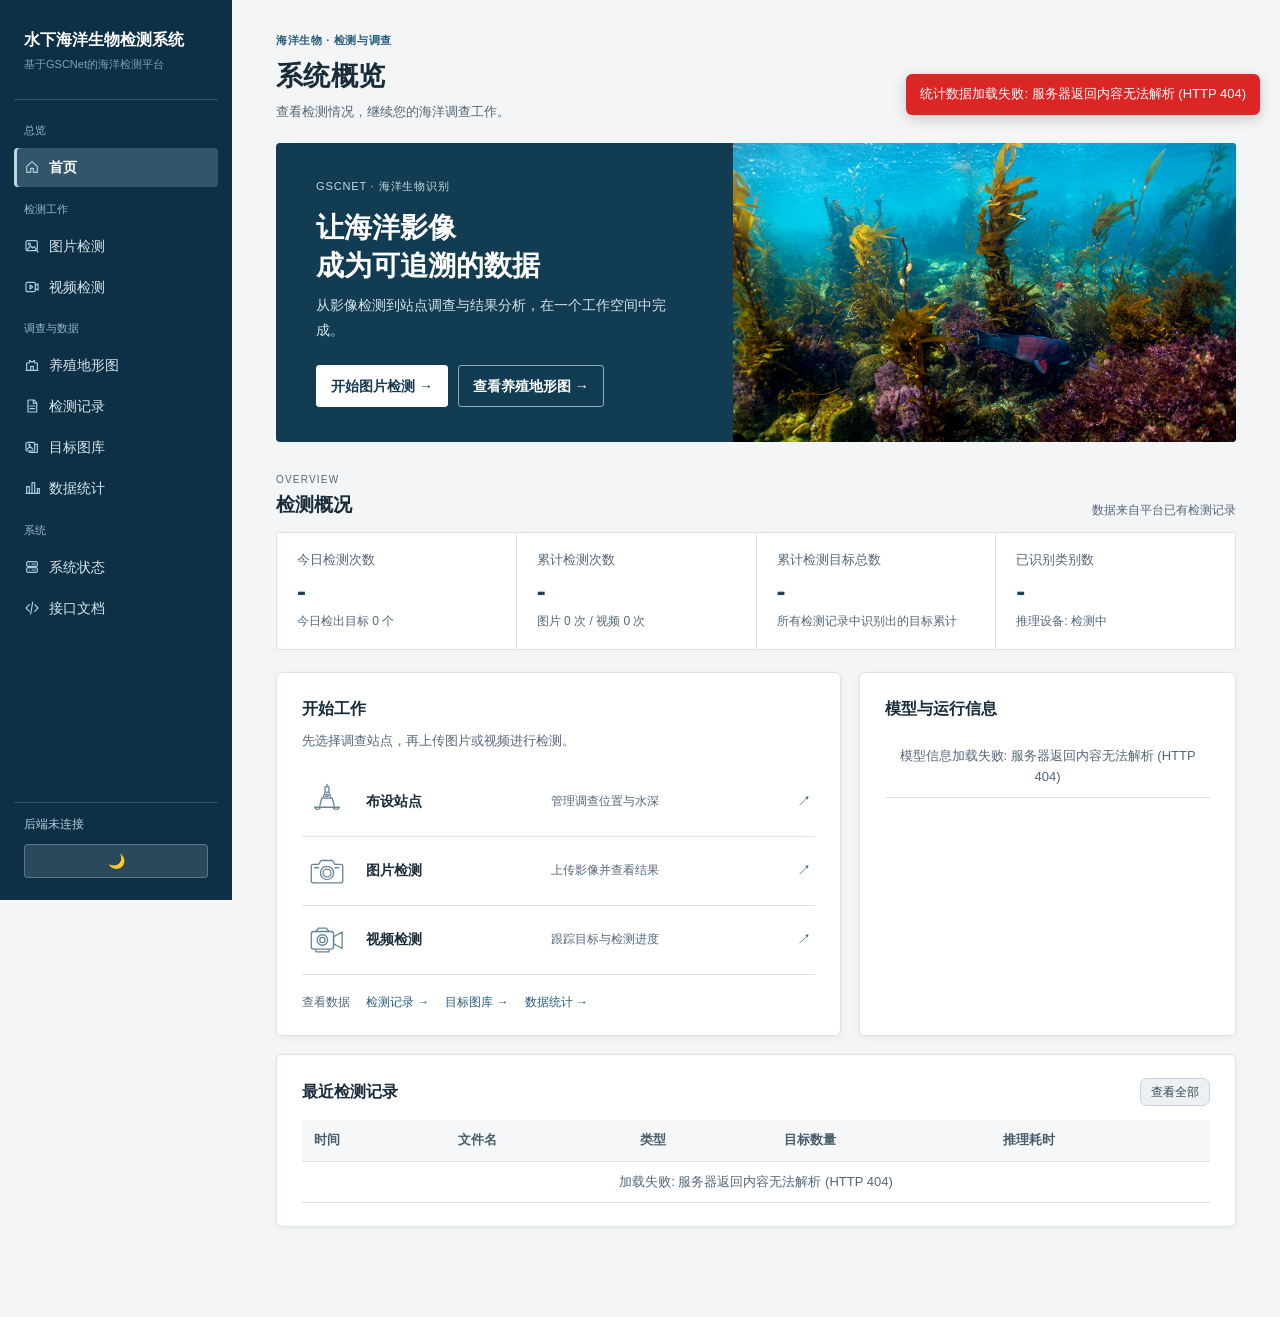
==== commit ba23c375: "Repair assistant authentication and document the source release" ====
--- a/web/index.html
+++ b/web/index.html
@@ -6,6 +6,7 @@
     <title>首页 - 水下海洋生物目标检测与分析系统</title>
     <link rel="stylesheet" href="css/style.css">
     <link rel="stylesheet" href="css/visuals.css">
+    <link rel="stylesheet" href="css/marine-shell.css">
 </head>
 <body>
 <header class="navbar">
@@ -27,10 +28,13 @@
 </header>
 
 <div class="container home-page">
-    <div class="home-heading"><div><p class="home-eyebrow">MARINE RESEARCH WORKSPACE</p><h1 class="page-title">系统概览</h1><p class="page-desc">观测、检测与分析，尽在一处</p></div><span class="home-heading-note">基于 GSCNet 的海洋生物检测平台</span></div>
-
+    <div class="home-heading"><div><p class="home-eyebrow">海洋生物 · 检测与调查</p><h1 class="page-title">系统概览</h1><p class="page-desc">查看检测情况，继续您的海洋调查工作。</p></div></div>
     <div id="alert-box"></div>
-
+    <section class="home-hero" aria-label="平台简介">
+        <div class="home-hero-copy"><span class="hero-label">GSCNET · 海洋生物识别</span><h2>让海洋影像<br>成为可追溯的数据</h2><p>从影像检测到站点调查与结果分析，在一个工作空间中完成。</p><div class="hero-actions"><a href="detect_image.html">开始图片检测 <span aria-hidden="true">→</span></a><a href="survey_map.html">查看养殖地形图 <span aria-hidden="true">→</span></a></div></div>
+        <figure class="home-hero-image"><img src="assets/marine-research-photo.jpg" alt="浅海中生长的海藻和鱼类"></figure>
+    </section>
+    <div class="home-section-heading"><div><span>OVERVIEW</span><h2>检测概况</h2></div><p>数据来自平台已有检测记录</p></div>
     <div class="grid-4">
         <div class="stat-card">
             <div class="label">今日检测次数</div>
@@ -59,9 +63,9 @@
             <h2 class="card-title">开始工作</h2>
             <p class="home-section-desc">先选择调查站点，再上传图片或视频进行检测。</p>
             <div class="home-action-grid">
-                <a class="home-action" href="survey_map.html"><img class="home-action-icon" src="assets/home-station.svg" alt="" aria-hidden="true"><span class="home-action-number">01</span><strong>布设站点</strong><span>管理调查位置与水深</span><span class="home-action-arrow" aria-hidden="true">↗</span></a>
-                <a class="home-action" href="detect_image.html"><img class="home-action-icon" src="assets/home-image.svg" alt="" aria-hidden="true"><span class="home-action-number">02</span><strong>图片检测</strong><span>上传影像并查看结果</span><span class="home-action-arrow" aria-hidden="true">↗</span></a>
-                <a class="home-action" href="detect_video.html"><img class="home-action-icon" src="assets/home-video.svg" alt="" aria-hidden="true"><span class="home-action-number">03</span><strong>视频检测</strong><span>跟踪目标与检测进度</span><span class="home-action-arrow" aria-hidden="true">↗</span></a>
+                <a class="home-action" href="survey_map.html"><img class="home-action-icon" src="assets/work-station.svg" alt="" aria-hidden="true"><span class="home-action-number">01</span><strong>布设站点</strong><span>管理调查位置与水深</span><span class="home-action-arrow" aria-hidden="true">↗</span></a>
+                <a class="home-action" href="detect_image.html"><img class="home-action-icon" src="assets/work-camera.svg" alt="" aria-hidden="true"><span class="home-action-number">02</span><strong>图片检测</strong><span>上传影像并查看结果</span><span class="home-action-arrow" aria-hidden="true">↗</span></a>
+                <a class="home-action" href="detect_video.html"><img class="home-action-icon" src="assets/work-video.svg" alt="" aria-hidden="true"><span class="home-action-number">03</span><strong>视频检测</strong><span>跟踪目标与检测进度</span><span class="home-action-arrow" aria-hidden="true">↗</span></a>
             </div>
             <div class="home-secondary-links"><span>查看数据</span><a href="records.html">检测记录 →</a><a href="gallery.html">目标图库 →</a><a href="stats.html">数据统计 →</a></div>
         </section>
--- a/web/css/marine-shell.css
+++ b/web/css/marine-shell.css
@@ -0,0 +1,166 @@
+/* 共用工作台外壳，保留各业务页面的现有组件和交互。 */
+:root { --primary:#245c7c; --primary-dark:#174662; --accent:#36728e; --bg:#f3f5f6; --card:#fff; --text:#192c3a; --muted:#536779; --muted-strong:#475d6b; --border:#dce3e7; --surface-alt:#f5f7f8; --surface-soft:#f4f7f8; --surface-soft-hover:#e7eff3; --btn-primary:#245c7c; --btn-primary-hover:#174662; --radius:6px; --shadow:0 2px 8px rgba(17,43,58,.05); }
+[data-theme="dark"] { --primary:#86bbd1; --primary-dark:#b8dce8; --accent:#71a9bc; --bg:#101b25; --card:#182734; --text:#e5edf1; --muted:#b4c4ce; --muted-strong:#c7d4db; --border:#344652; --surface-alt:#1b2c3a; --surface-soft:#1e303e; --surface-soft-hover:#253b49; --btn-primary:#416f87; --btn-primary-hover:#527f96; --shadow:0 2px 8px rgba(0,0,0,.16); }
+body { background:var(--bg); padding-left:232px; }
+.navbar { position:fixed; inset:0 auto 0 0; width:232px; height:100vh; z-index:100; background:#0d3047; box-shadow:none; overflow:visible; }
+.navbar .nav-inner { max-width:none; width:100%; height:100%; margin:0; padding:28px 14px 18px; display:flex; flex-wrap:nowrap; flex-direction:column; align-items:stretch; gap:0; }
+.navbar .brand { white-space:normal; flex:none; padding:0 10px 26px; font-size:16px; line-height:1.45; border-bottom:1px solid rgba(255,255,255,.16); letter-spacing:0; }
+.navbar .brand small { margin-top:6px; color:#b4cad5; font-size:11px; }
+.navbar .nav-ready nav { display:block; flex:1 1 auto; overflow-y:auto; padding:10px 0; }
+.shell-nav-group { padding-top:12px; }
+.shell-nav-label { color:#9cb5c3; font-size:11px; padding:0 10px 6px; }
+.navbar nav a { display:flex; align-items:center; gap:9px; min-height:39px; padding:8px 10px; margin:2px 0; border-radius:4px; font-size:14px; font-weight:400; color:#d9e5eb; white-space:normal; }
+.navbar nav a.active { background:#31566b; color:#fff; font-weight:600; box-shadow:inset 3px 0 #c2d7dc; }
+.navbar nav a:hover { background:#24495d; }
+.navbar nav a .nav-visual { width:16px; height:16px; color:#aecbd8; margin:0; }
+.navbar .nav-status { display:block; padding:12px 10px 6px; background:transparent; border-radius:0; color:#b7ccd6; white-space:normal; font-size:12px; border-top:1px solid rgba(255,255,255,.16); }
+.navbar .theme-toggle { width:auto; height:auto; min-height:34px; border:1px solid rgba(255,255,255,.24); border-radius:4px; margin:4px 10px; font-size:14px; }
+.nav-menu-toggle { display:none; }
+.container { max-width:1600px; padding:32px 44px 72px; }
+.card { border-radius:6px; box-shadow:var(--shadow); }
+.card-title { border-left:0; padding-left:0; font-size:16px; }
+.home-page .home-heading { margin:0 0 20px; }
+.home-page .home-heading .page-title { font-size:27px; letter-spacing:.01em; }
+.home-page .home-heading .page-desc { margin:4px 0 0; color:var(--muted); }
+.home-eyebrow { color:var(--primary); font-size:11px; letter-spacing:.06em; margin-bottom:5px; }
+.home-hero { display:grid; grid-template-columns:1fr 1.1fr; min-height:280px; background:#123c52; color:#fff; overflow:hidden; border-radius:4px; }
+.home-hero-copy { padding:35px 40px; display:flex; flex-direction:column; align-items:flex-start; justify-content:center; }
+.hero-label { font-size:11px; color:#c7d9de; letter-spacing:.08em; }
+.home-hero h2 { font-size:clamp(24px,2.2vw,33px); line-height:1.35; margin:14px 0 8px; font-weight:650; }
+.home-hero-copy p { color:#d5e3e7; margin:0; font-size:14px; line-height:1.8; }
+.hero-actions { display:flex; flex-wrap:wrap; gap:10px; margin-top:21px; }
+.hero-actions a { padding:9px 14px; color:#153a4d; background:#fff; border:1px solid #fff; border-radius:3px; font-weight:600; }
+.hero-actions a+ a { color:#fff; background:transparent; border-color:#8eacb9; }
+.hero-actions a:hover { text-decoration:underline; }
+.home-hero-image { position:relative; margin:0; min-height:280px; overflow:hidden; }
+.home-hero-image img { width:100%; height:100%; position:absolute; inset:0; object-fit:cover; }
+.home-hero-image figcaption { position:absolute; right:0; bottom:0; padding:5px 9px; background:rgba(8,31,44,.83); color:white; font-size:10px; }
+.home-hero-image figcaption a { color:#fff; text-decoration:underline; }
+.home-section-heading { display:flex; align-items:end; justify-content:space-between; gap:12px; margin:30px 0 12px; }
+.home-section-heading span { display:block; color:var(--muted); font-size:10px; letter-spacing:.12em; }
+.home-section-heading h2 { margin:2px 0 0; font-size:19px; }
+.home-section-heading p { margin:0; color:var(--muted); font-size:12px; }
+.home-page .grid-4 { gap:1px; background:var(--border); border:1px solid var(--border); }
+.home-page .stat-card { border:0; border-radius:0; box-shadow:none; min-width:0; padding:17px 20px; }
+.home-page .stat-card .label { font-size:13px; }
+.home-page .metric-visual { display:none; }
+.home-page .stat-card .value { color:var(--primary-dark); font-size:27px; line-height:1.3; font-variant-numeric:tabular-nums; }
+.home-page .stat-card .extra { min-height:20px; font-size:12px; }
+.home-page .home-workspace { grid-template-columns:minmax(0,1.5fr) minmax(320px,1fr); gap:18px; margin-top:22px; align-items:stretch; }
+.home-page .home-workspace .card { margin-bottom:0; padding:23px 25px; }
+.home-page .home-action-grid { display:block; }
+.home-page .home-action { display:grid; grid-template-columns:32px minmax(100px,1fr) minmax(140px,1.3fr) 24px; align-items:center; text-align:left; gap:12px; min-height:0; padding:13px 4px; border:0; border-bottom:1px solid var(--border); border-radius:0; background:transparent; transform:none; }
+.home-page .home-action-icon { display:none; }
+.home-page .home-action-number { position:static; color:var(--muted); font-size:11px; }
+.home-page .home-action strong { margin:0; font-size:14px; }
+.home-page .home-action-arrow { position:static; text-align:right; }
+.home-page .home-secondary-links { padding-top:0; }
+.home-page .home-model table { font-size:13px; }
+.home-page .home-model th { background:transparent; color:var(--muted); font-weight:400; }
+.home-page > .card:last-of-type { margin-top:18px; padding:23px 25px; }
+.home-page table { font-size:13px; }
+.home-page th, .home-page td { padding:10px 12px; }
+.home-page .table-wrap { overflow-x:auto; }
+@media(max-width:1100px) {
+ body { padding-left:0; padding-top:64px; }
+ .navbar { inset:0 0 auto 0; width:auto; height:64px; }
+ .navbar .nav-inner { height:64px; min-height:64px; padding:0 18px; flex-direction:row; align-items:center; gap:10px; }
+ .navbar .brand { flex:1; border:0; padding:0; white-space:nowrap; overflow:hidden; text-overflow:ellipsis; font-size:15px; }
+ .navbar .brand small { display:none; }
+ .navbar .theme-toggle { order:0; margin:0; padding:7px 10px; }
+ .navbar .nav-status { border:0; padding:0; display:block; font-size:11px; }
+ .nav-menu-toggle { display:inline-flex; order:0; color:#fff; background:transparent; border:1px solid #7592a0; border-radius:4px; padding:6px 12px; cursor:pointer; }
+ .navbar .nav-ready nav { display:none; position:absolute; top:64px; left:0; width:260px; max-width:85vw; max-height:calc(100vh - 64px); overflow:auto; padding:12px 14px 24px; background:#0d3047; box-shadow:0 8px 20px rgba(0,0,0,.2); }
+ .navbar .nav-ready nav.is-open { display:block; }
+ .container { padding:25px 26px 60px; }
+}
+@media(max-width:760px) {
+ .navbar .nav-status { display:none; }
+ .container { padding:22px 16px 50px; }
+ .home-hero { grid-template-columns:1fr; }
+ .home-hero-copy { padding:28px 24px; }
+ .home-hero-image { min-height:180px; }
+ .home-page .grid-4 { grid-template-columns:repeat(2,minmax(0,1fr)); }
+ .home-page .home-workspace { grid-template-columns:1fr; }
+ .home-page .home-action { grid-template-columns:30px minmax(0,1fr) 24px; }
+ .home-page .home-action > span:not(.home-action-number):not(.home-action-arrow) { grid-column:2; }
+ .home-page .home-action-arrow { grid-column:3; grid-row:1 / 3; }
+ .home-section-heading p { display:none; }
+}
+@media(max-width:400px) { .home-page .grid-4 { grid-template-columns:1fr; } }
+
+/* 首页工作入口采用实物设备轮廓 */
+.home-page .home-action { grid-template-columns:48px minmax(100px,1fr) minmax(140px,1.3fr) 24px; }
+.home-page .home-action-icon { display:block; width:42px; height:42px; object-fit:contain; }
+.home-page .home-action-number { display:none; }
+@media(max-width:760px) { .home-page .home-action { grid-template-columns:48px minmax(0,1fr) 24px; } .home-page .home-action-icon { grid-row:1 / 3; } }
+
+/* 业务页通用排版：保留原表单与交互，只调整层次与密度。 */
+.detection-workspace, .gallery-page, .stats-page, .records-page, .system-page, .api-page, .survey-map-page { max-width:1600px; }
+.records-page > .page-title, .system-page > .page-title, .api-page > .page-title, .detection-workspace > .page-title { font-size:26px; line-height:1.35; }
+.records-page .card, .system-page .card, .api-page .card, .detection-workspace .card { border-radius:6px; }
+.records-page .table-wrap, .system-page .table-wrap, .api-page .table-wrap { overflow-x:auto; }
+.records-page table th, .records-page table td, .system-page table th, .system-page table td { padding:10px 12px; }
+.records-page .field input, .records-page .field select, .system-page .field input, .system-page .field select { min-height:38px; }
+.detection-workspace .detection-setup { padding:24px 28px; }
+.detection-workspace .detection-step h3 span { border-radius:4px; }
+.detection-workspace .detection-status { border-radius:4px; }
+.detection-workspace .detection-step .upload-area { background:var(--surface-alt); border-color:var(--border-strong); border-radius:5px; }
+.survey-map-page .farm-switcher, .survey-map-page .survey-layout, .survey-map-page .survey-sidebar { min-width:0; }
+.survey-map-page .station-tool-card, .survey-map-page .station-detail-card { border-radius:6px; }
+
+/* 目标图库：更紧凑的筛选区和档案网格。 */
+.gallery-page .gallery-heading { align-items:center; margin:0 0 18px; }
+.gallery-page .gallery-title { font-size:27px; }
+.gallery-page .gallery-count { border-radius:5px; box-shadow:none; padding:8px 14px; }
+.gallery-page .gallery-count strong { font-size:24px; }
+.gallery-page .gallery-note { border-radius:0 4px 4px 0; padding:9px 13px; font-size:13px; }
+.gallery-page .gallery-filter { border-radius:6px; padding:16px 18px; }
+.gallery-page .gallery-filter-grid { grid-template-columns:repeat(4,minmax(120px,1fr)) minmax(160px,1.4fr) auto; gap:10px; }
+.gallery-page .gallery-search { grid-column:auto; }
+.gallery-page .gallery-actions { align-self:end; }
+.gallery-page .gallery-filter-grid label { font-size:12px; }
+.gallery-page .gallery-filter-grid input, .gallery-page .gallery-filter-grid select { min-height:38px; }
+.gallery-page .gallery-section-heading { margin:24px 0 12px; }
+.gallery-page .gallery-grid { grid-template-columns:repeat(4,minmax(0,1fr)); gap:14px; }
+.gallery-page .gallery-tile { border-radius:5px; transition:border-color .15s; }
+.gallery-page .gallery-tile:hover { transform:none; }
+.gallery-page .gallery-picture { aspect-ratio:4/3; }
+.gallery-page .gallery-picture img { object-fit:contain; transform:none; }
+.gallery-page .gallery-tile-body { padding:11px 13px 13px; }
+.gallery-page .gallery-tile-top strong { font-size:14px; }
+.gallery-page .gallery-file { margin:5px 0 1px; font-size:13px; }
+.gallery-page .gallery-meta { margin:0 0 6px; }
+.gallery-page .gallery-confidence { border-radius:3px; }
+.gallery-page .gallery-record { font-size:12px; }
+
+/* 大屏概览：四块真实数据区域，详细内容继续位于下方。 */
+.stats-page > .page-title { font-size:27px; }
+.stats-page > .grid-4 { gap:10px; margin-bottom:18px; }
+.stats-page > .grid-4 .stat-card { padding:16px 18px; border-radius:5px; }
+.stats-page > .grid-4 .stat-card .value { font-size:27px; line-height:1.3; }
+.stats-screen { border:1px solid var(--border); padding:18px; border-radius:6px; background:var(--surface-alt); }
+.stats-screen-heading, .stats-detail-heading { margin:0 0 14px; }
+.stats-screen-heading { display:flex; align-items:end; justify-content:space-between; gap:16px; }
+.stats-screen-heading span, .stats-detail-heading span { color:var(--muted); font-size:10px; letter-spacing:.1em; }
+.stats-screen-heading h2, .stats-detail-heading h2 { margin:3px 0 0; font-size:18px; }
+.stats-screen-heading p, .stats-detail-heading p { margin:0; color:var(--muted); font-size:12px; }
+.stats-screen-grid { display:grid; grid-template-columns:minmax(0,1.35fr) minmax(0,1fr); gap:12px; align-items:stretch; }
+.stats-screen-grid > .card { min-width:0; margin:0 !important; padding:17px 19px; border-radius:5px; box-shadow:none; }
+.stats-screen-trend .grid-2 { gap:10px; }
+.stats-screen-trend .chart-box, .stats-screen-category .chart-box { height:240px; }
+.stats-screen-sites #sites-list { max-height:310px; overflow:auto; }
+.stats-screen-recent .table-wrap { overflow-x:auto; }
+.stats-screen-recent table { font-size:12px; }
+.stats-screen-recent th, .stats-screen-recent td { padding:9px 10px; }
+.stats-detail-heading { margin:30px 0 14px; }
+.stats-detail-heading p { margin-top:4px; }
+.stats-page .stats-single-chart-grid { grid-template-columns:1fr; }
+[data-theme="dark"] .stats-screen { background:#0c1b29; border-color:#2b475c; }
+[data-theme="dark"] .stats-screen-grid > .card { background:#142a3a; border-color:#294a5e; }
+
+@media (min-width:1650px) { .gallery-page .gallery-grid { grid-template-columns:repeat(5,minmax(0,1fr)); } }
+@media (max-width:1350px) { .gallery-page .gallery-filter-grid { grid-template-columns:repeat(4,minmax(120px,1fr)); } .gallery-page .gallery-search { grid-column:span 2; } }
+@media (max-width:1000px) { .stats-screen-grid { grid-template-columns:1fr; } .gallery-page .gallery-grid { grid-template-columns:repeat(3,minmax(0,1fr)); } }
+@media (max-width:700px) { .gallery-page .gallery-heading { align-items:flex-start; } .gallery-page .gallery-filter-grid { grid-template-columns:repeat(2,minmax(0,1fr)); } .gallery-page .gallery-grid { grid-template-columns:repeat(2,minmax(0,1fr)); gap:10px; } .gallery-page .gallery-search { grid-column:span 2; } .stats-screen { padding:12px; } .stats-screen-heading { align-items:flex-start; flex-direction:column; } .stats-screen-trend .grid-2 { grid-template-columns:1fr; } .detection-workspace .detection-setup { padding:18px; } }
+@media (max-width:380px) { .gallery-page .gallery-grid { grid-template-columns:1fr; } .gallery-page .gallery-filter-grid { grid-template-columns:1fr; } .gallery-page .gallery-search { grid-column:auto; } }
